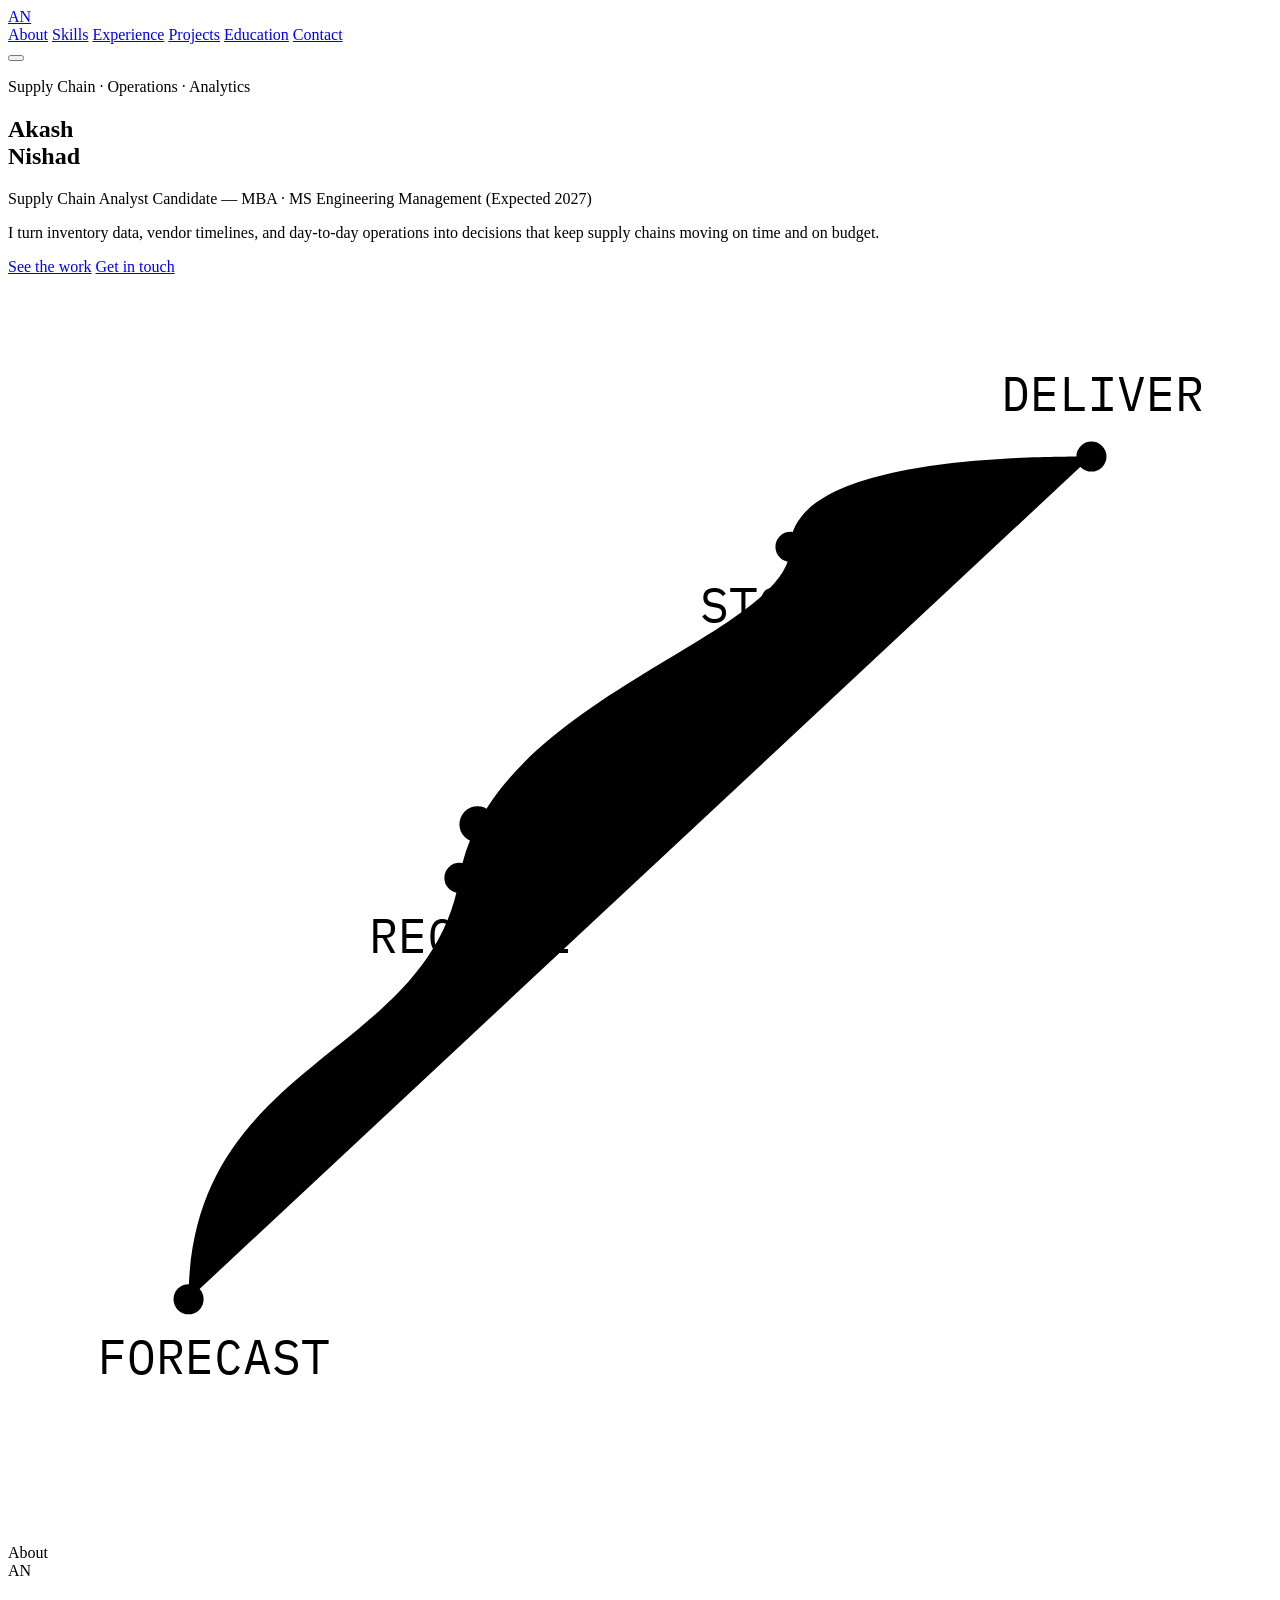
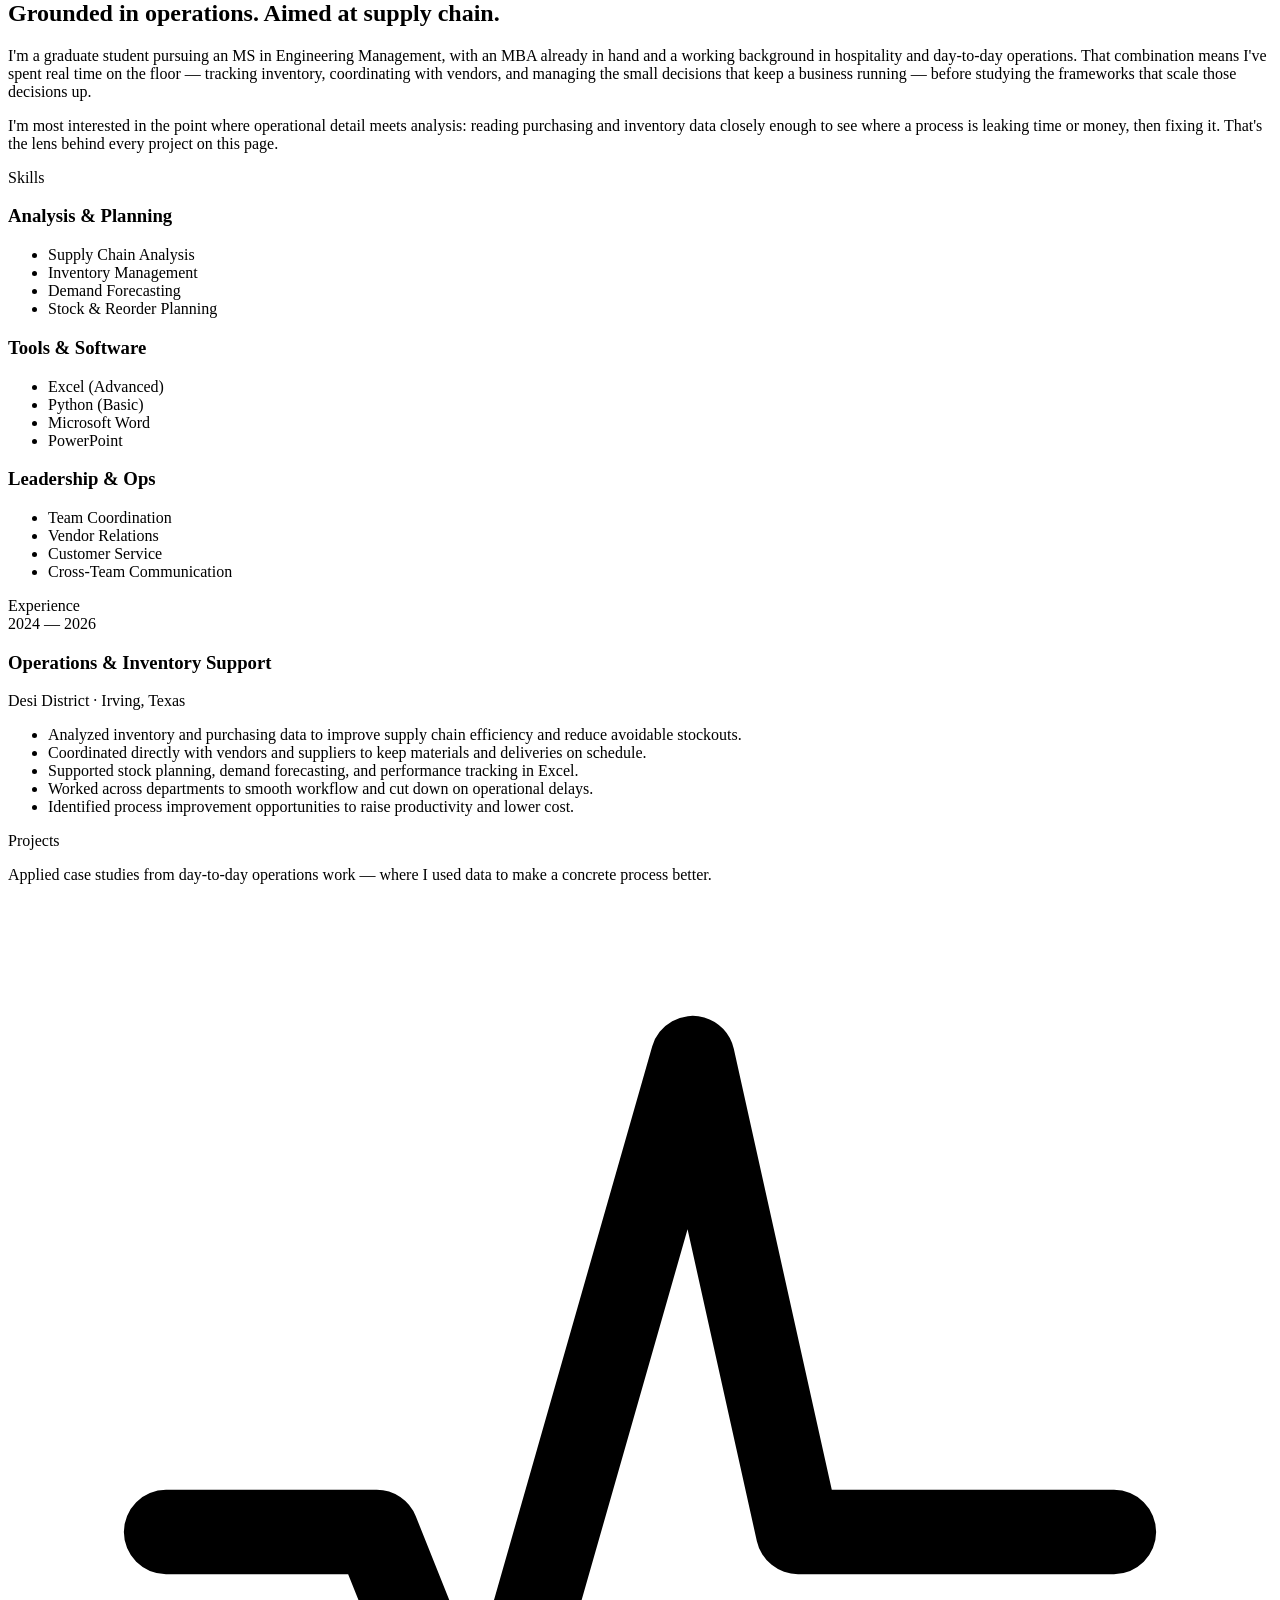
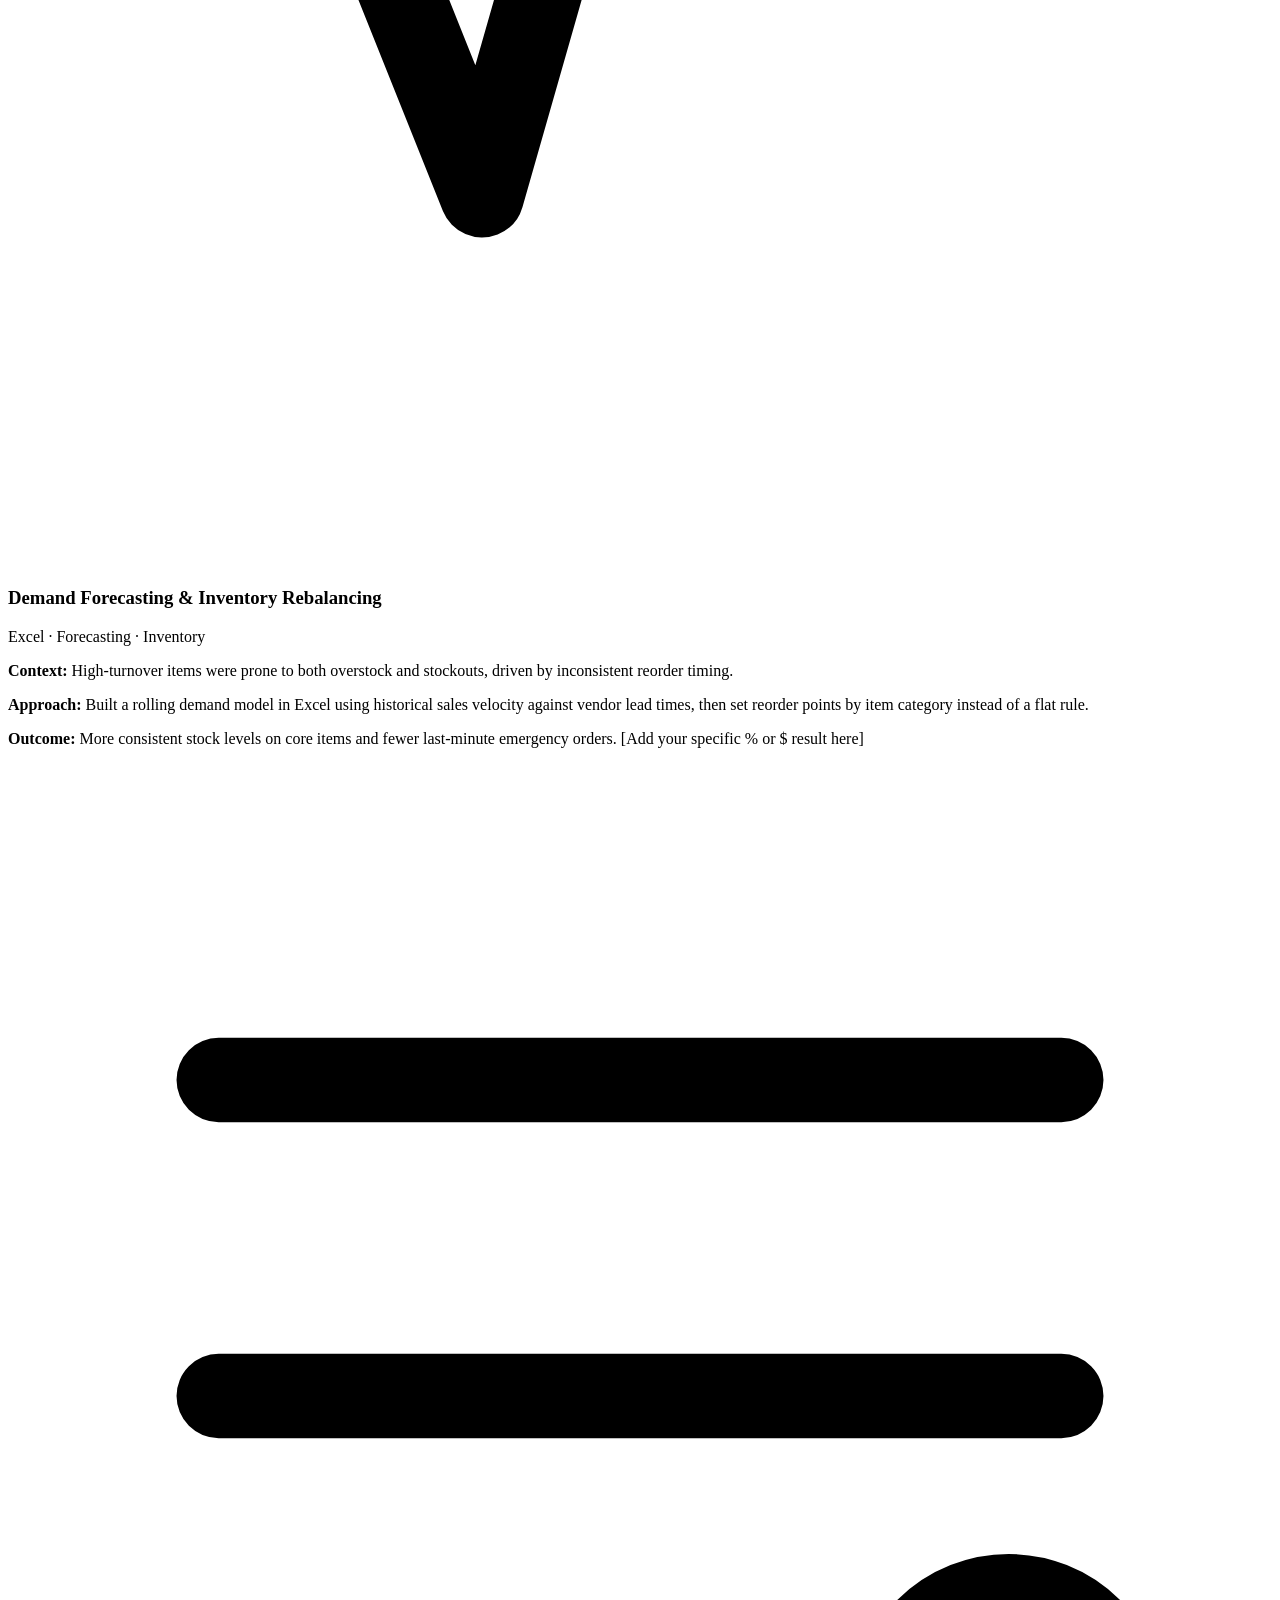
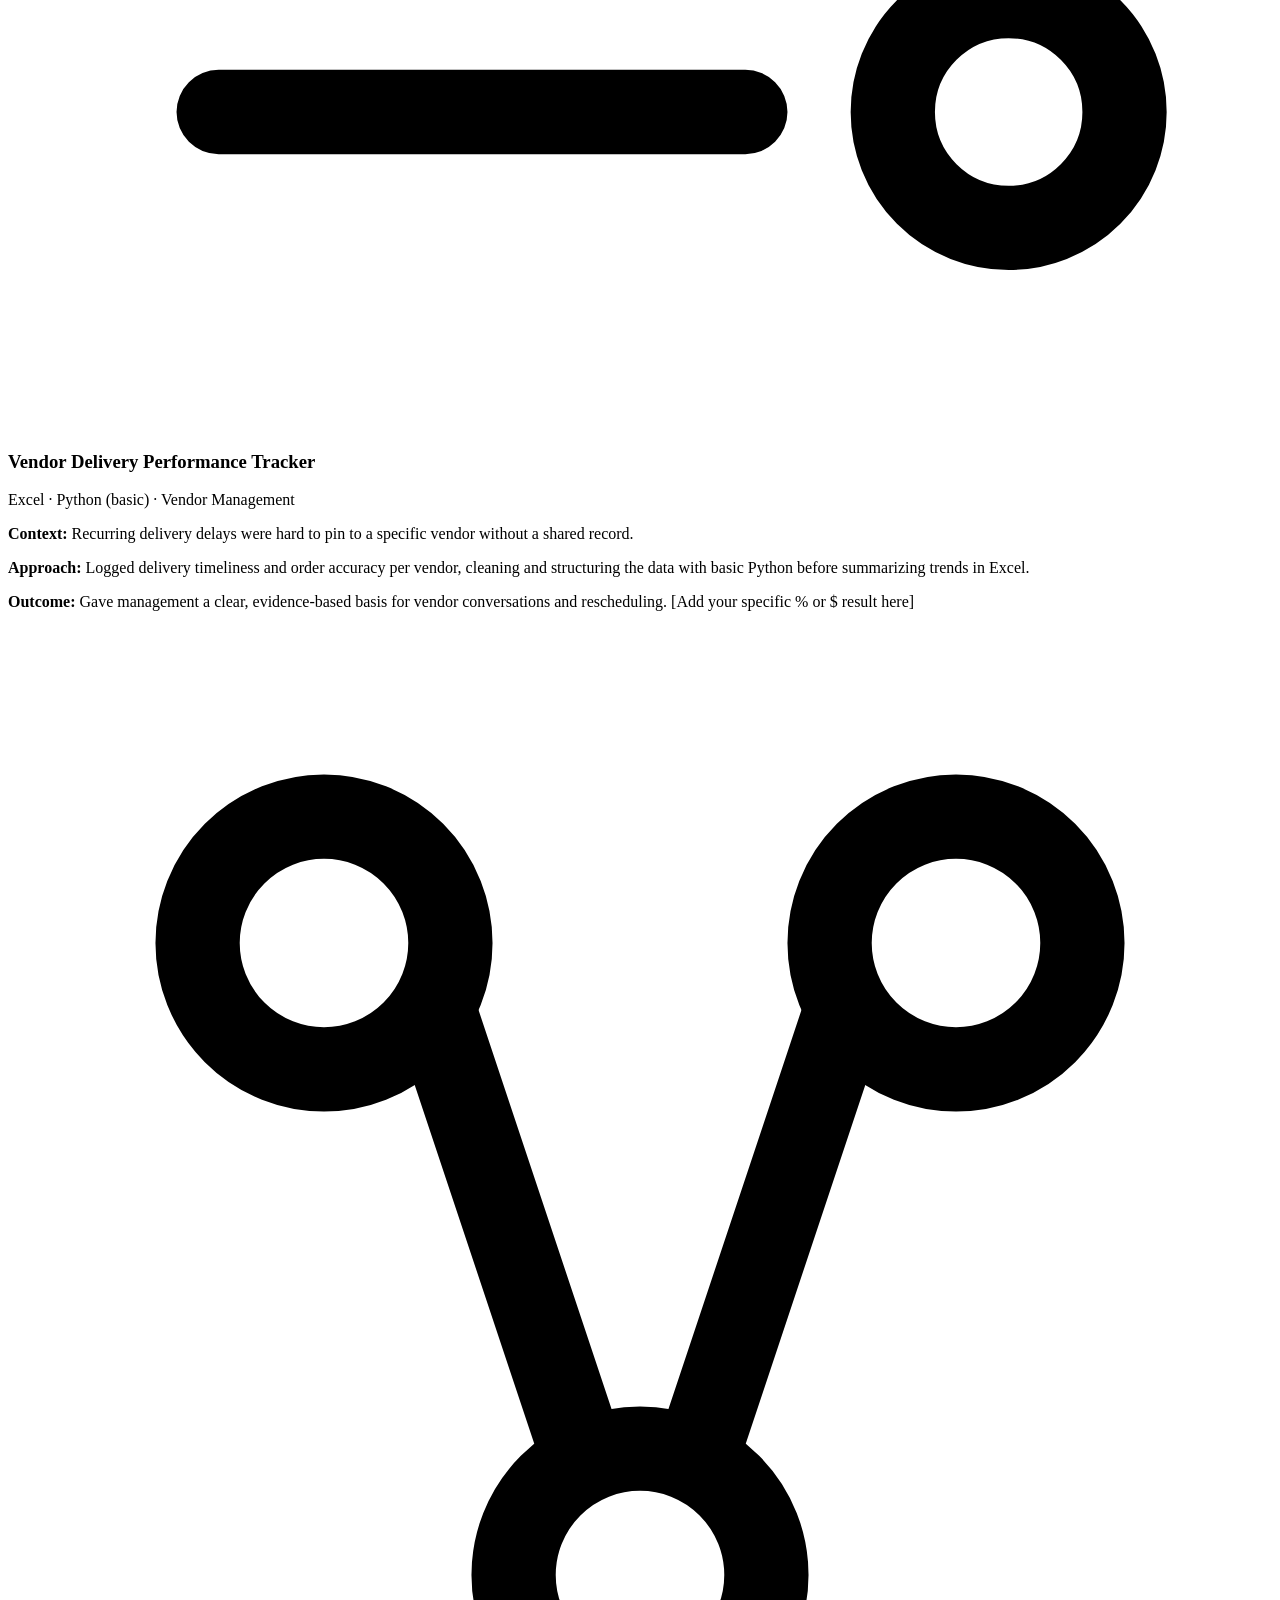
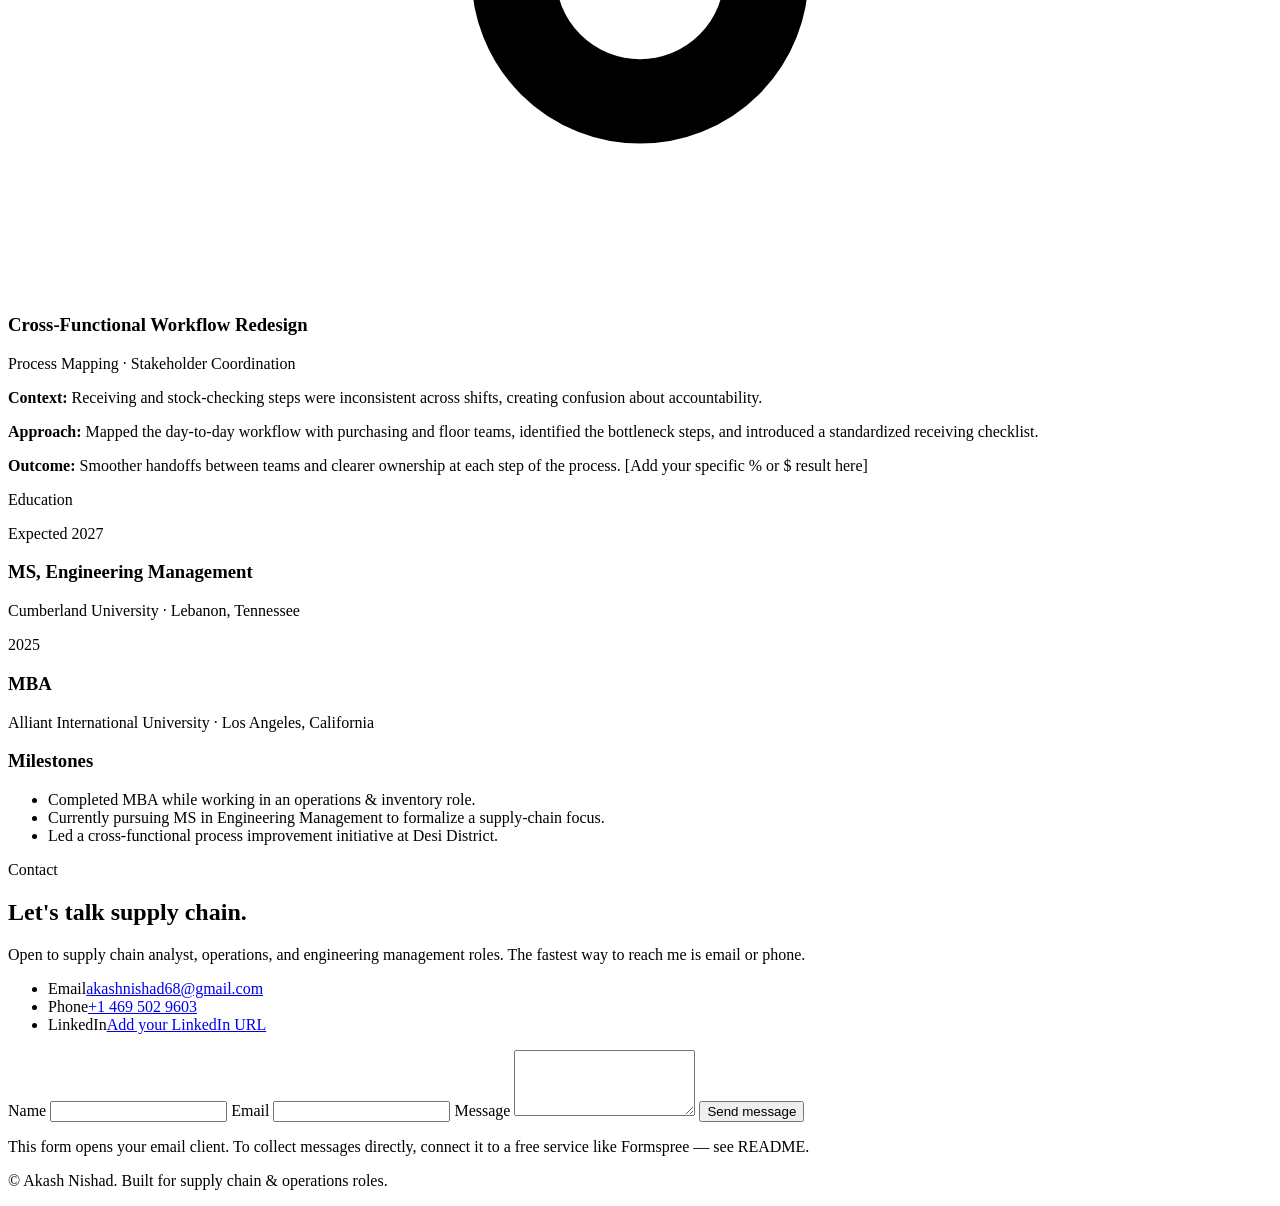
==== index (1).html @ 363893f5 "Add files via upload" ====
<!DOCTYPE html>
<html lang="en">
<head>
<meta charset="UTF-8">
<meta name="viewport" content="width=device-width, initial-scale=1.0">
<title>Akash Nishad — Supply Chain Analyst</title>
<meta name="description" content="Portfolio of Akash Nishad — Supply Chain Analyst, MBA, MS Engineering Management candidate.">
<link rel="preconnect" href="https://fonts.googleapis.com">
<link rel="preconnect" href="https://fonts.gstatic.com" crossorigin>
<link href="https://fonts.googleapis.com/css2?family=Fraunces:opsz,wght@9..144,400;9..144,500;9..144,600;9..144,700&family=Inter:wght@400;500;600;700&family=IBM+Plex+Mono:wght@400;500&display=swap" rel="stylesheet">
<link rel="stylesheet" href="style.css">
</head>
<body>

<div class="route-progress" aria-hidden="true"><div class="route-progress__fill" id="routeFill"></div></div>

<header class="nav">
  <a href="#top" class="nav__mark">AN</a>
  <nav class="nav__links">
    <a href="#about">About</a>
    <a href="#skills">Skills</a>
    <a href="#experience">Experience</a>
    <a href="#projects">Projects</a>
    <a href="#education">Education</a>
    <a href="#contact" class="nav__cta">Contact</a>
  </nav>
  <button class="nav__toggle" id="navToggle" aria-label="Open menu" aria-expanded="false">
    <span></span><span></span><span></span>
  </button>
</header>

<main id="top">

  <!-- HERO -->
  <section class="hero">
    <div class="hero__content">
      <p class="eyebrow">Supply Chain &middot; Operations &middot; Analytics</p>
      <h1 class="hero__name">Akash<br>Nishad</h1>
      <p class="hero__role">Supply Chain Analyst Candidate — MBA &middot; MS Engineering Management <span class="hero__year">(Expected 2027)</span></p>
      <p class="hero__lede">I turn inventory data, vendor timelines, and day-to-day operations into decisions that keep supply chains moving on time and on budget.</p>
      <div class="hero__actions">
        <a href="#projects" class="btn btn--primary">See the work</a>
        <a href="#contact" class="btn btn--ghost">Get in touch</a>
      </div>
    </div>
    <div class="hero__graphic" aria-hidden="true">
      <svg viewBox="0 0 420 420" class="route-svg">
        <path id="routePath" class="route-svg__path" d="M 60 340 C 60 260, 140 260, 150 200 S 260 120, 260 90 S 340 60, 360 60" />
        <circle class="route-svg__dot" r="6"><animateMotion dur="6s" repeatCount="indefinite"><mpath href="#routePath"/></animateMotion></circle>
        <g class="route-svg__nodes">
          <circle cx="60" cy="340" r="5"></circle>
          <circle cx="150" cy="200" r="5"></circle>
          <circle cx="260" cy="90" r="5"></circle>
          <circle cx="360" cy="60" r="5"></circle>
        </g>
        <g class="route-svg__labels" font-family="IBM Plex Mono, monospace">
          <text x="30" y="365">FORECAST</text>
          <text x="120" y="225">RECEIVE</text>
          <text x="230" y="115">STOCK</text>
          <text x="330" y="45">DELIVER</text>
        </g>
      </svg>
    </div>
  </section>

  <!-- ABOUT -->
  <section id="about" class="section section--light">
    <div class="section__inner about">
      <div class="section__label">
        <span class="section__index">About</span>
      </div>
      <div class="about__grid">
        <div class="about__badge" aria-hidden="true">
          <div class="about__badge-circle">AN</div>
        </div>
        <div class="about__copy">
          <h2>Grounded in operations. Aimed at supply chain.</h2>
          <p>I'm a graduate student pursuing an MS in Engineering Management, with an MBA already in hand and a working background in hospitality and day-to-day operations. That combination means I've spent real time on the floor — tracking inventory, coordinating with vendors, and managing the small decisions that keep a business running — before studying the frameworks that scale those decisions up.</p>
          <p>I'm most interested in the point where operational detail meets analysis: reading purchasing and inventory data closely enough to see where a process is leaking time or money, then fixing it. That's the lens behind every project on this page.</p>
        </div>
      </div>
    </div>
  </section>

  <!-- SKILLS -->
  <section id="skills" class="section section--dark">
    <div class="section__inner">
      <div class="section__label">
        <span class="section__index">Skills</span>
      </div>
      <div class="skills__grid">
        <div class="skills__group">
          <h3>Analysis &amp; Planning</h3>
          <ul class="tag-list">
            <li>Supply Chain Analysis</li>
            <li>Inventory Management</li>
            <li>Demand Forecasting</li>
            <li>Stock &amp; Reorder Planning</li>
          </ul>
        </div>
        <div class="skills__group">
          <h3>Tools &amp; Software</h3>
          <ul class="tag-list">
            <li>Excel (Advanced)</li>
            <li>Python (Basic)</li>
            <li>Microsoft Word</li>
            <li>PowerPoint</li>
          </ul>
        </div>
        <div class="skills__group">
          <h3>Leadership &amp; Ops</h3>
          <ul class="tag-list">
            <li>Team Coordination</li>
            <li>Vendor Relations</li>
            <li>Customer Service</li>
            <li>Cross-Team Communication</li>
          </ul>
        </div>
      </div>
    </div>
  </section>

  <!-- EXPERIENCE -->
  <section id="experience" class="section section--light">
    <div class="section__inner">
      <div class="section__label">
        <span class="section__index">Experience</span>
      </div>
      <div class="timeline">
        <div class="timeline__item">
          <div class="timeline__date">2024 — 2026</div>
          <div class="timeline__body">
            <h3>Operations &amp; Inventory Support</h3>
            <p class="timeline__org">Desi District &middot; Irving, Texas</p>
            <ul>
              <li>Analyzed inventory and purchasing data to improve supply chain efficiency and reduce avoidable stockouts.</li>
              <li>Coordinated directly with vendors and suppliers to keep materials and deliveries on schedule.</li>
              <li>Supported stock planning, demand forecasting, and performance tracking in Excel.</li>
              <li>Worked across departments to smooth workflow and cut down on operational delays.</li>
              <li>Identified process improvement opportunities to raise productivity and lower cost.</li>
            </ul>
          </div>
        </div>
      </div>
    </div>
  </section>

  <!-- PROJECTS -->
  <section id="projects" class="section section--dark">
    <div class="section__inner">
      <div class="section__label">
        <span class="section__index">Projects</span>
      </div>
      <p class="section__intro">Applied case studies from day-to-day operations work — where I used data to make a concrete process better.</p>

      <div class="projects__grid">

        <article class="project-card">
          <div class="project-card__icon" aria-hidden="true">
            <svg viewBox="0 0 24 24"><path d="M3 12h4l2 5 4-14 2 9h6" fill="none" stroke="currentColor" stroke-width="1.6" stroke-linecap="round" stroke-linejoin="round"/></svg>
          </div>
          <h3>Demand Forecasting &amp; Inventory Rebalancing</h3>
          <p class="project-card__tag">Excel &middot; Forecasting &middot; Inventory</p>
          <p><strong>Context:</strong> High-turnover items were prone to both overstock and stockouts, driven by inconsistent reorder timing.</p>
          <p><strong>Approach:</strong> Built a rolling demand model in Excel using historical sales velocity against vendor lead times, then set reorder points by item category instead of a flat rule.</p>
          <p><strong>Outcome:</strong> More consistent stock levels on core items and fewer last-minute emergency orders. <span class="edit-note">[Add your specific % or $ result here]</span></p>
        </article>

        <article class="project-card">
          <div class="project-card__icon" aria-hidden="true">
            <svg viewBox="0 0 24 24"><path d="M4 6h16M4 12h16M4 18h10" stroke="currentColor" stroke-width="1.6" stroke-linecap="round"/><circle cx="19" cy="18" r="2.2" fill="none" stroke="currentColor" stroke-width="1.6"/></svg>
          </div>
          <h3>Vendor Delivery Performance Tracker</h3>
          <p class="project-card__tag">Excel &middot; Python (basic) &middot; Vendor Management</p>
          <p><strong>Context:</strong> Recurring delivery delays were hard to pin to a specific vendor without a shared record.</p>
          <p><strong>Approach:</strong> Logged delivery timeliness and order accuracy per vendor, cleaning and structuring the data with basic Python before summarizing trends in Excel.</p>
          <p><strong>Outcome:</strong> Gave management a clear, evidence-based basis for vendor conversations and rescheduling. <span class="edit-note">[Add your specific % or $ result here]</span></p>
        </article>

        <article class="project-card">
          <div class="project-card__icon" aria-hidden="true">
            <svg viewBox="0 0 24 24"><circle cx="6" cy="6" r="2.4" fill="none" stroke="currentColor" stroke-width="1.6"/><circle cx="18" cy="6" r="2.4" fill="none" stroke="currentColor" stroke-width="1.6"/><circle cx="12" cy="18" r="2.4" fill="none" stroke="currentColor" stroke-width="1.6"/><path d="M8 7l3 9M16 7l-3 9" stroke="currentColor" stroke-width="1.6"/></svg>
          </div>
          <h3>Cross-Functional Workflow Redesign</h3>
          <p class="project-card__tag">Process Mapping &middot; Stakeholder Coordination</p>
          <p><strong>Context:</strong> Receiving and stock-checking steps were inconsistent across shifts, creating confusion about accountability.</p>
          <p><strong>Approach:</strong> Mapped the day-to-day workflow with purchasing and floor teams, identified the bottleneck steps, and introduced a standardized receiving checklist.</p>
          <p><strong>Outcome:</strong> Smoother handoffs between teams and clearer ownership at each step of the process. <span class="edit-note">[Add your specific % or $ result here]</span></p>
        </article>

      </div>
    </div>
  </section>

  <!-- EDUCATION & MILESTONES -->
  <section id="education" class="section section--light">
    <div class="section__inner">
      <div class="section__label">
        <span class="section__index">Education</span>
      </div>
      <div class="edu-grid">
        <div class="edu-card">
          <p class="edu-card__year">Expected 2027</p>
          <h3>MS, Engineering Management</h3>
          <p class="edu-card__org">Cumberland University &middot; Lebanon, Tennessee</p>
        </div>
        <div class="edu-card">
          <p class="edu-card__year">2025</p>
          <h3>MBA</h3>
          <p class="edu-card__org">Alliant International University &middot; Los Angeles, California</p>
        </div>
      </div>

      <div class="milestones">
        <h3 class="milestones__heading">Milestones</h3>
        <ul>
          <li>Completed MBA while working in an operations &amp; inventory role.</li>
          <li>Currently pursuing MS in Engineering Management to formalize a supply-chain focus.</li>
          <li>Led a cross-functional process improvement initiative at Desi District.</li>
        </ul>
      </div>
    </div>
  </section>

  <!-- CONTACT -->
  <section id="contact" class="section section--dark">
    <div class="section__inner contact">
      <div class="section__label">
        <span class="section__index">Contact</span>
      </div>
      <div class="contact__grid">
        <div class="contact__copy">
          <h2>Let's talk supply chain.</h2>
          <p>Open to supply chain analyst, operations, and engineering management roles. The fastest way to reach me is email or phone.</p>
          <ul class="contact__list">
            <li><span>Email</span><a href="mailto:akashnishad68@gmail.com">akashnishad68@gmail.com</a></li>
            <li><span>Phone</span><a href="tel:+14695029603">+1 469 502 9603</a></li>
            <li><span>LinkedIn</span><a href="#" id="linkedinLink">Add your LinkedIn URL</a></li>
          </ul>
        </div>
        <form class="contact__form" id="contactForm">
          <label for="name">Name</label>
          <input type="text" id="name" name="name" required>
          <label for="email">Email</label>
          <input type="email" id="email" name="email" required>
          <label for="message">Message</label>
          <textarea id="message" name="message" rows="4" required></textarea>
          <button type="submit" class="btn btn--primary">Send message</button>
          <p class="contact__form-note" id="formNote">This form opens your email client. To collect messages directly, connect it to a free service like Formspree — see README.</p>
        </form>
      </div>
    </div>
  </section>

</main>

<footer class="footer">
  <p>&copy; <span id="year"></span> Akash Nishad. Built for supply chain &amp; operations roles.</p>
</footer>

<script src="script.js"></script>
</body>
</html>
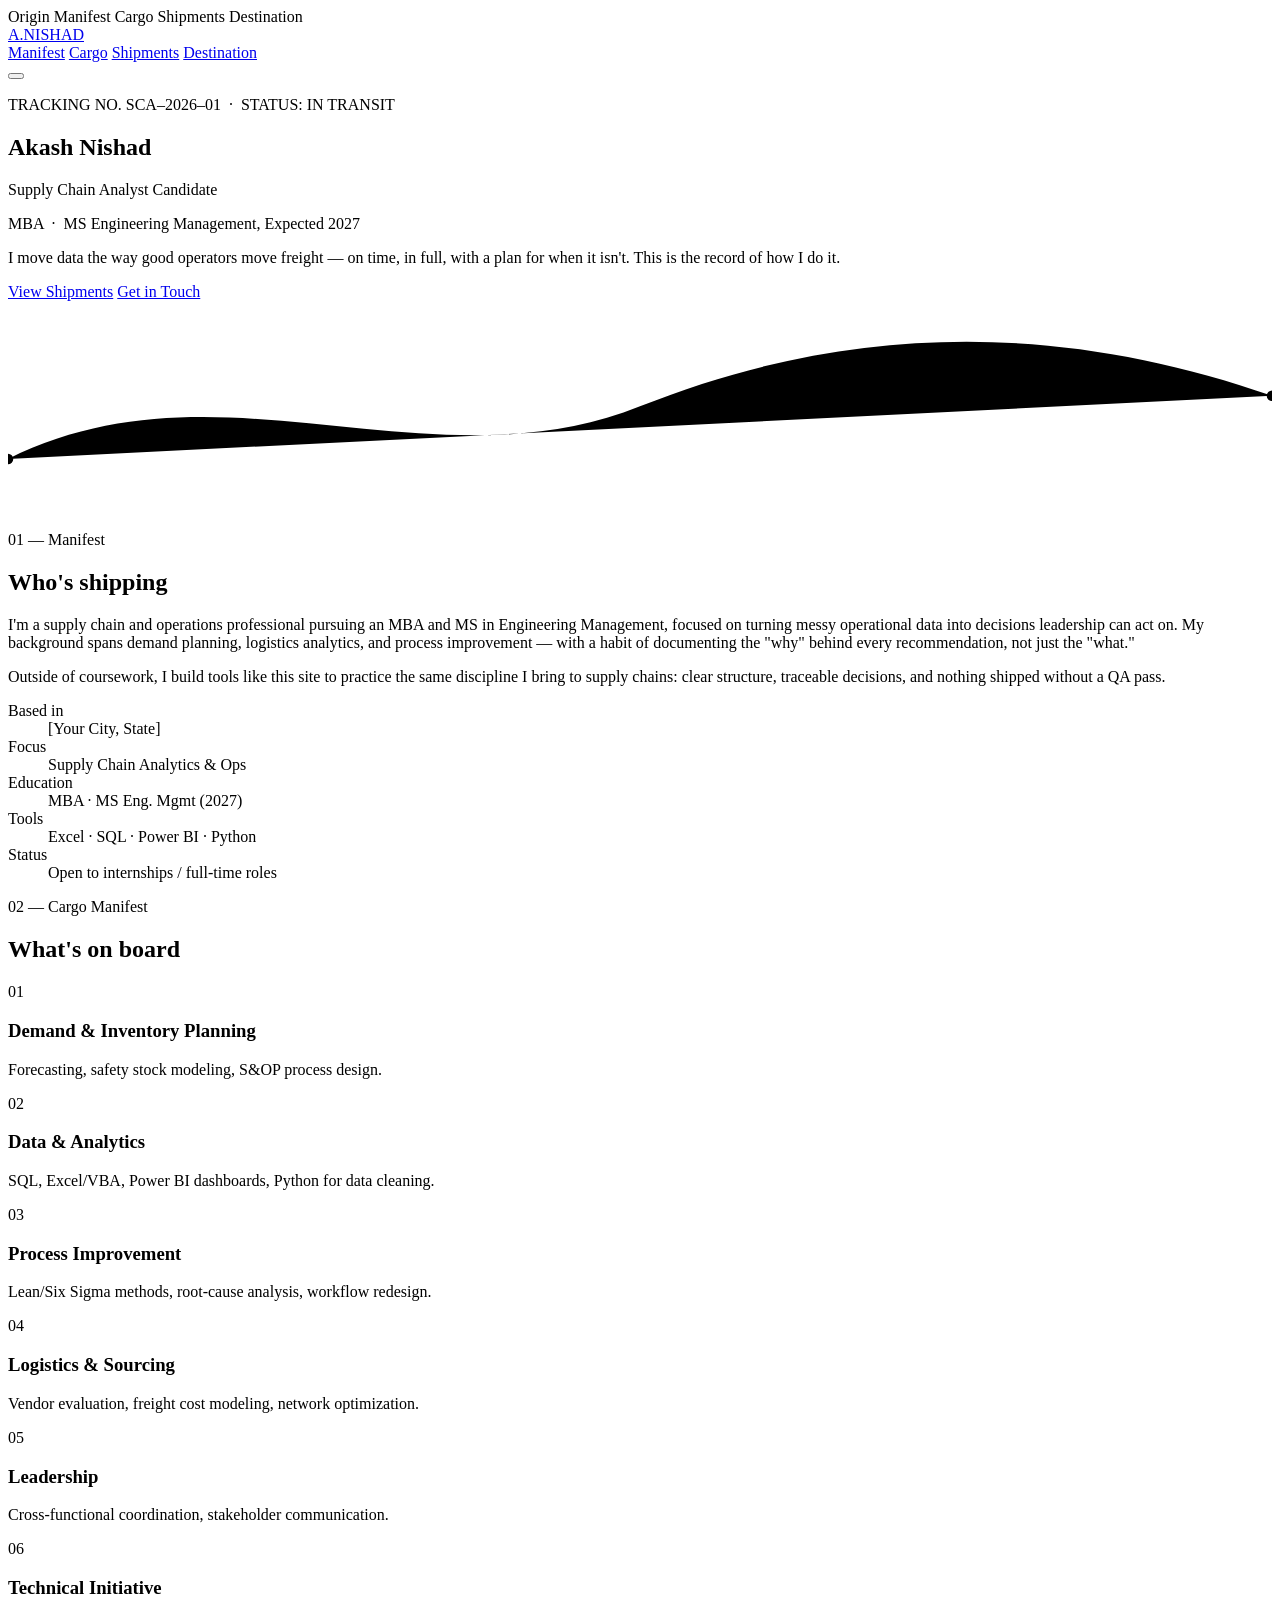
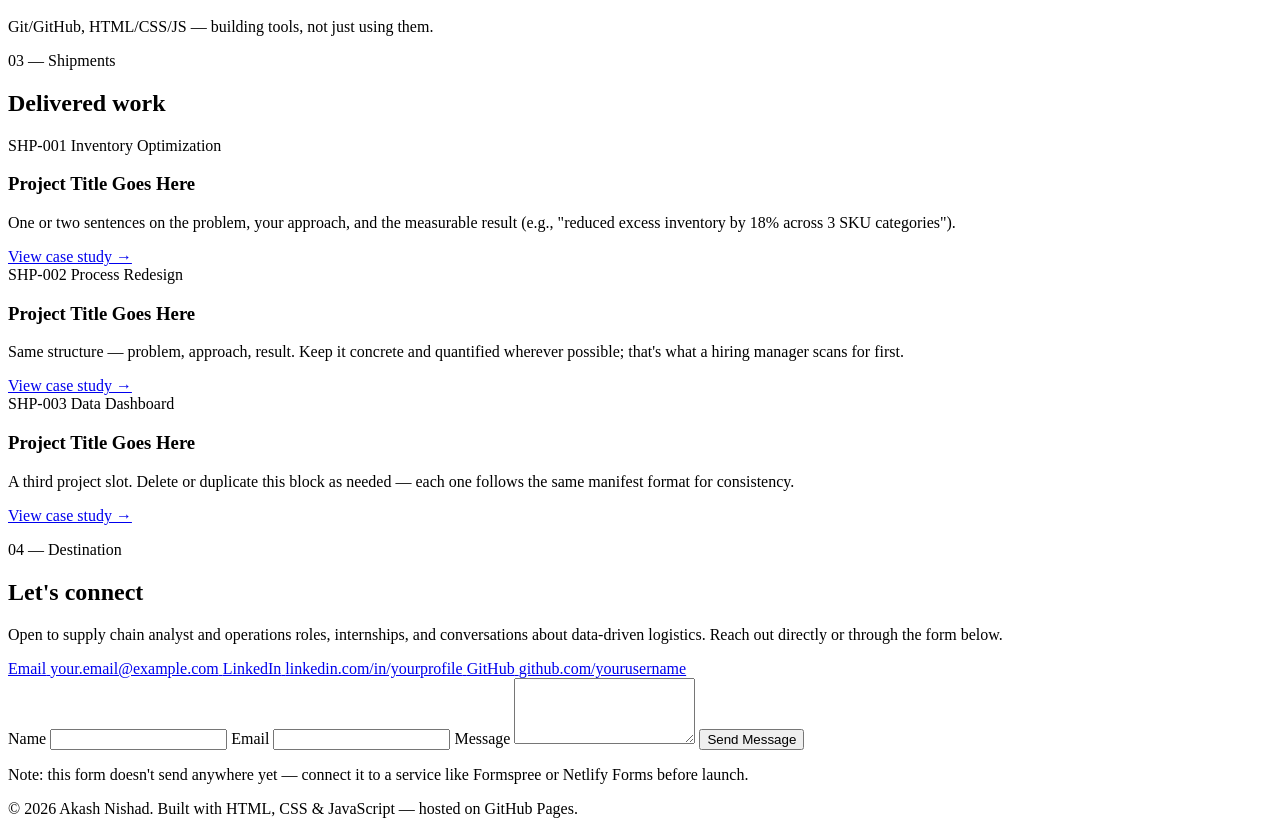
==== commit 5ab9fbaa: "Update portfolio content and structure in index.html" ====
--- a/index (1).html
+++ b/index (1).html
@@ -1,252 +1,235 @@
+
 <!DOCTYPE html>
 <html lang="en">
 <head>
 <meta charset="UTF-8">
 <meta name="viewport" content="width=device-width, initial-scale=1.0">
-<title>Akash Nishad — Supply Chain Analyst</title>
-<meta name="description" content="Portfolio of Akash Nishad — Supply Chain Analyst, MBA, MS Engineering Management candidate.">
+<title>Akash Nishad — Supply Chain Analyst Portfolio</title>
+<meta name="description" content="Portfolio of Akash Nishad, Supply Chain Analyst candidate — projects, skills, and experience.">
 <link rel="preconnect" href="https://fonts.googleapis.com">
 <link rel="preconnect" href="https://fonts.gstatic.com" crossorigin>
-<link href="https://fonts.googleapis.com/css2?family=Fraunces:opsz,wght@9..144,400;9..144,500;9..144,600;9..144,700&family=Inter:wght@400;500;600;700&family=IBM+Plex+Mono:wght@400;500&display=swap" rel="stylesheet">
+<link href="https://fonts.googleapis.com/css2?family=Fraunces:opsz,wght@9..144,500;9..144,600;9..144,700&family=IBM+Plex+Mono:wght@400;500&family=IBM+Plex+Sans:wght@400;500;600&display=swap" rel="stylesheet">
 <link rel="stylesheet" href="style.css">
 </head>
 <body>
 
-<div class="route-progress" aria-hidden="true"><div class="route-progress__fill" id="routeFill"></div></div>
+<!-- Shipment progress tracker (signature element) -->
+<div class="tracker" aria-hidden="true">
+  <div class="tracker-line">
+    <div class="tracker-fill" id="trackerFill"></div>
+  </div>
+  <div class="tracker-stops">
+    <span class="stop active" data-target="hero"><i></i>Origin</span>
+    <span class="stop" data-target="about"><i></i>Manifest</span>
+    <span class="stop" data-target="skills"><i></i>Cargo</span>
+    <span class="stop" data-target="projects"><i></i>Shipments</span>
+    <span class="stop" data-target="contact"><i></i>Destination</span>
+  </div>
+</div>
 
 <header class="nav">
-  <a href="#top" class="nav__mark">AN</a>
-  <nav class="nav__links">
-    <a href="#about">About</a>
-    <a href="#skills">Skills</a>
-    <a href="#experience">Experience</a>
-    <a href="#projects">Projects</a>
-    <a href="#education">Education</a>
-    <a href="#contact" class="nav__cta">Contact</a>
-  </nav>
-  <button class="nav__toggle" id="navToggle" aria-label="Open menu" aria-expanded="false">
-    <span></span><span></span><span></span>
-  </button>
+  <div class="nav-inner">
+    <a href="#hero" class="nav-brand">A.NISHAD</a>
+    <nav class="nav-links">
+      <a href="#about">Manifest</a>
+      <a href="#skills">Cargo</a>
+      <a href="#projects">Shipments</a>
+      <a href="#contact">Destination</a>
+    </nav>
+    <button class="nav-toggle" id="navToggle" aria-label="Toggle menu">
+      <span></span><span></span><span></span>
+    </button>
+  </div>
 </header>
 
-<main id="top">
+<main>
 
   <!-- HERO -->
-  <section class="hero">
-    <div class="hero__content">
-      <p class="eyebrow">Supply Chain &middot; Operations &middot; Analytics</p>
-      <h1 class="hero__name">Akash<br>Nishad</h1>
-      <p class="hero__role">Supply Chain Analyst Candidate — MBA &middot; MS Engineering Management <span class="hero__year">(Expected 2027)</span></p>
-      <p class="hero__lede">I turn inventory data, vendor timelines, and day-to-day operations into decisions that keep supply chains moving on time and on budget.</p>
-      <div class="hero__actions">
-        <a href="#projects" class="btn btn--primary">See the work</a>
-        <a href="#contact" class="btn btn--ghost">Get in touch</a>
-      </div>
-    </div>
-    <div class="hero__graphic" aria-hidden="true">
-      <svg viewBox="0 0 420 420" class="route-svg">
-        <path id="routePath" class="route-svg__path" d="M 60 340 C 60 260, 140 260, 150 200 S 260 120, 260 90 S 340 60, 360 60" />
-        <circle class="route-svg__dot" r="6"><animateMotion dur="6s" repeatCount="indefinite"><mpath href="#routePath"/></animateMotion></circle>
-        <g class="route-svg__nodes">
-          <circle cx="60" cy="340" r="5"></circle>
-          <circle cx="150" cy="200" r="5"></circle>
-          <circle cx="260" cy="90" r="5"></circle>
-          <circle cx="360" cy="60" r="5"></circle>
-        </g>
-        <g class="route-svg__labels" font-family="IBM Plex Mono, monospace">
-          <text x="30" y="365">FORECAST</text>
-          <text x="120" y="225">RECEIVE</text>
-          <text x="230" y="115">STOCK</text>
-          <text x="330" y="45">DELIVER</text>
-        </g>
-      </svg>
-    </div>
-  </section>
-
-  <!-- ABOUT -->
-  <section id="about" class="section section--light">
-    <div class="section__inner about">
-      <div class="section__label">
-        <span class="section__index">About</span>
-      </div>
-      <div class="about__grid">
-        <div class="about__badge" aria-hidden="true">
-          <div class="about__badge-circle">AN</div>
-        </div>
-        <div class="about__copy">
-          <h2>Grounded in operations. Aimed at supply chain.</h2>
-          <p>I'm a graduate student pursuing an MS in Engineering Management, with an MBA already in hand and a working background in hospitality and day-to-day operations. That combination means I've spent real time on the floor — tracking inventory, coordinating with vendors, and managing the small decisions that keep a business running — before studying the frameworks that scale those decisions up.</p>
-          <p>I'm most interested in the point where operational detail meets analysis: reading purchasing and inventory data closely enough to see where a process is leaking time or money, then fixing it. That's the lens behind every project on this page.</p>
-        </div>
-      </div>
-    </div>
-  </section>
-
-  <!-- SKILLS -->
-  <section id="skills" class="section section--dark">
-    <div class="section__inner">
-      <div class="section__label">
-        <span class="section__index">Skills</span>
-      </div>
-      <div class="skills__grid">
-        <div class="skills__group">
-          <h3>Analysis &amp; Planning</h3>
-          <ul class="tag-list">
-            <li>Supply Chain Analysis</li>
-            <li>Inventory Management</li>
-            <li>Demand Forecasting</li>
-            <li>Stock &amp; Reorder Planning</li>
-          </ul>
-        </div>
-        <div class="skills__group">
-          <h3>Tools &amp; Software</h3>
-          <ul class="tag-list">
-            <li>Excel (Advanced)</li>
-            <li>Python (Basic)</li>
-            <li>Microsoft Word</li>
-            <li>PowerPoint</li>
-          </ul>
-        </div>
-        <div class="skills__group">
-          <h3>Leadership &amp; Ops</h3>
-          <ul class="tag-list">
-            <li>Team Coordination</li>
-            <li>Vendor Relations</li>
-            <li>Customer Service</li>
-            <li>Cross-Team Communication</li>
-          </ul>
-        </div>
-      </div>
-    </div>
-  </section>
-
-  <!-- EXPERIENCE -->
-  <section id="experience" class="section section--light">
-    <div class="section__inner">
-      <div class="section__label">
-        <span class="section__index">Experience</span>
-      </div>
-      <div class="timeline">
-        <div class="timeline__item">
-          <div class="timeline__date">2024 — 2026</div>
-          <div class="timeline__body">
-            <h3>Operations &amp; Inventory Support</h3>
-            <p class="timeline__org">Desi District &middot; Irving, Texas</p>
-            <ul>
-              <li>Analyzed inventory and purchasing data to improve supply chain efficiency and reduce avoidable stockouts.</li>
-              <li>Coordinated directly with vendors and suppliers to keep materials and deliveries on schedule.</li>
-              <li>Supported stock planning, demand forecasting, and performance tracking in Excel.</li>
-              <li>Worked across departments to smooth workflow and cut down on operational delays.</li>
-              <li>Identified process improvement opportunities to raise productivity and lower cost.</li>
-            </ul>
+  <section id="hero" class="hero">
+    <div class="hero-inner">
+      <p class="eyebrow">TRACKING NO. SCA–2026–01 &nbsp;·&nbsp; STATUS: IN TRANSIT</p>
+      <h1 class="hero-title">Akash Nishad</h1>
+      <p class="hero-role">Supply Chain Analyst Candidate</p>
+      <p class="hero-sub">MBA &nbsp;·&nbsp; MS Engineering Management, Expected 2027</p>
+      <p class="hero-desc">
+        <!-- PLACEHOLDER: replace with your one-line value proposition -->
+        I move data the way good operators move freight — on time, in full, with a plan for when it isn't.
+        This is the record of how I do it.
+      </p>
+      <div class="hero-actions">
+        <a href="#projects" class="btn btn-primary">View Shipments</a>
+        <a href="#contact" class="btn btn-ghost">Get in Touch</a>
+      </div>
+    </div>
+    <svg class="hero-route" viewBox="0 0 1200 200" preserveAspectRatio="none" aria-hidden="true">
+      <path d="M0,150 C 200,50 400,180 600,100 S 1000,20 1200,90" class="route-path"/>
+      <circle cx="0" cy="150" r="5" class="route-dot"/>
+      <circle cx="1200" cy="90" r="5" class="route-dot"/>
+    </svg>
+  </section>
+
+  <!-- ABOUT / MANIFEST -->
+  <section id="about" class="section">
+    <div class="section-inner">
+      <p class="section-label">01 — Manifest</p>
+      <h2 class="section-title">Who's shipping</h2>
+      <div class="manifest-grid">
+        <div class="manifest-doc">
+          <!-- PLACEHOLDER: replace with your real bio, 3-4 sentences -->
+          <p>
+            I'm a supply chain and operations professional pursuing an MBA and MS in Engineering
+            Management, focused on turning messy operational data into decisions leadership can act on.
+            My background spans demand planning, logistics analytics, and process improvement —
+            with a habit of documenting the "why" behind every recommendation, not just the "what."
+          </p>
+          <p>
+            Outside of coursework, I build tools like this site to practice the same discipline I bring
+            to supply chains: clear structure, traceable decisions, and nothing shipped without a QA pass.
+          </p>
+        </div>
+        <dl class="manifest-facts">
+          <div><dt>Based in</dt><dd>[Your City, State]</dd></div>
+          <div><dt>Focus</dt><dd>Supply Chain Analytics &amp; Ops</dd></div>
+          <div><dt>Education</dt><dd>MBA · MS Eng. Mgmt (2027)</dd></div>
+          <div><dt>Tools</dt><dd>Excel · SQL · Power BI · Python</dd></div>
+          <div><dt>Status</dt><dd>Open to internships / full-time roles</dd></div>
+        </dl>
+      </div>
+    </div>
+  </section>
+
+  <!-- SKILLS / CARGO -->
+  <section id="skills" class="section section-dark">
+    <div class="section-inner">
+      <p class="section-label">02 — Cargo Manifest</p>
+      <h2 class="section-title">What's on board</h2>
+      <div class="cargo-grid">
+        <div class="cargo-item">
+          <span class="cargo-code">01</span>
+          <h3>Demand &amp; Inventory Planning</h3>
+          <p>Forecasting, safety stock modeling, S&amp;OP process design.</p>
+        </div>
+        <div class="cargo-item">
+          <span class="cargo-code">02</span>
+          <h3>Data &amp; Analytics</h3>
+          <p>SQL, Excel/VBA, Power BI dashboards, Python for data cleaning.</p>
+        </div>
+        <div class="cargo-item">
+          <span class="cargo-code">03</span>
+          <h3>Process Improvement</h3>
+          <p>Lean/Six Sigma methods, root-cause analysis, workflow redesign.</p>
+        </div>
+        <div class="cargo-item">
+          <span class="cargo-code">04</span>
+          <h3>Logistics &amp; Sourcing</h3>
+          <p>Vendor evaluation, freight cost modeling, network optimization.</p>
+        </div>
+        <div class="cargo-item">
+          <span class="cargo-code">05</span>
+          <h3>Leadership</h3>
+          <p>Cross-functional coordination, stakeholder communication.</p>
+        </div>
+        <div class="cargo-item">
+          <span class="cargo-code">06</span>
+          <h3>Technical Initiative</h3>
+          <p>Git/GitHub, HTML/CSS/JS — building tools, not just using them.</p>
+        </div>
+      </div>
+    </div>
+  </section>
+
+  <!-- PROJECTS / SHIPMENTS -->
+  <section id="projects" class="section">
+    <div class="section-inner">
+      <p class="section-label">03 — Shipments</p>
+      <h2 class="section-title">Delivered work</h2>
+      <div class="shipments-list">
+
+        <article class="shipment">
+          <div class="shipment-meta">
+            <span class="shipment-id">SHP-001</span>
+            <span class="shipment-tag">Inventory Optimization</span>
           </div>
-        </div>
-      </div>
-    </div>
-  </section>
-
-  <!-- PROJECTS -->
-  <section id="projects" class="section section--dark">
-    <div class="section__inner">
-      <div class="section__label">
-        <span class="section__index">Projects</span>
-      </div>
-      <p class="section__intro">Applied case studies from day-to-day operations work — where I used data to make a concrete process better.</p>
-
-      <div class="projects__grid">
-
-        <article class="project-card">
-          <div class="project-card__icon" aria-hidden="true">
-            <svg viewBox="0 0 24 24"><path d="M3 12h4l2 5 4-14 2 9h6" fill="none" stroke="currentColor" stroke-width="1.6" stroke-linecap="round" stroke-linejoin="round"/></svg>
+          <!-- PLACEHOLDER: replace with a real project title -->
+          <h3>Project Title Goes Here</h3>
+          <p>
+            One or two sentences on the problem, your approach, and the measurable result
+            (e.g., "reduced excess inventory by 18% across 3 SKU categories").
+          </p>
+          <a href="#" class="shipment-link">View case study →</a>
+        </article>
+
+        <article class="shipment">
+          <div class="shipment-meta">
+            <span class="shipment-id">SHP-002</span>
+            <span class="shipment-tag">Process Redesign</span>
           </div>
-          <h3>Demand Forecasting &amp; Inventory Rebalancing</h3>
-          <p class="project-card__tag">Excel &middot; Forecasting &middot; Inventory</p>
-          <p><strong>Context:</strong> High-turnover items were prone to both overstock and stockouts, driven by inconsistent reorder timing.</p>
-          <p><strong>Approach:</strong> Built a rolling demand model in Excel using historical sales velocity against vendor lead times, then set reorder points by item category instead of a flat rule.</p>
-          <p><strong>Outcome:</strong> More consistent stock levels on core items and fewer last-minute emergency orders. <span class="edit-note">[Add your specific % or $ result here]</span></p>
+          <h3>Project Title Goes Here</h3>
+          <p>
+            Same structure — problem, approach, result. Keep it concrete and quantified
+            wherever possible; that's what a hiring manager scans for first.
+          </p>
+          <a href="#" class="shipment-link">View case study →</a>
         </article>
 
-        <article class="project-card">
-          <div class="project-card__icon" aria-hidden="true">
-            <svg viewBox="0 0 24 24"><path d="M4 6h16M4 12h16M4 18h10" stroke="currentColor" stroke-width="1.6" stroke-linecap="round"/><circle cx="19" cy="18" r="2.2" fill="none" stroke="currentColor" stroke-width="1.6"/></svg>
+        <article class="shipment">
+          <div class="shipment-meta">
+            <span class="shipment-id">SHP-003</span>
+            <span class="shipment-tag">Data Dashboard</span>
           </div>
-          <h3>Vendor Delivery Performance Tracker</h3>
-          <p class="project-card__tag">Excel &middot; Python (basic) &middot; Vendor Management</p>
-          <p><strong>Context:</strong> Recurring delivery delays were hard to pin to a specific vendor without a shared record.</p>
-          <p><strong>Approach:</strong> Logged delivery timeliness and order accuracy per vendor, cleaning and structuring the data with basic Python before summarizing trends in Excel.</p>
-          <p><strong>Outcome:</strong> Gave management a clear, evidence-based basis for vendor conversations and rescheduling. <span class="edit-note">[Add your specific % or $ result here]</span></p>
+          <h3>Project Title Goes Here</h3>
+          <p>
+            A third project slot. Delete or duplicate this block as needed — each one
+            follows the same manifest format for consistency.
+          </p>
+          <a href="#" class="shipment-link">View case study →</a>
         </article>
 
-        <article class="project-card">
-          <div class="project-card__icon" aria-hidden="true">
-            <svg viewBox="0 0 24 24"><circle cx="6" cy="6" r="2.4" fill="none" stroke="currentColor" stroke-width="1.6"/><circle cx="18" cy="6" r="2.4" fill="none" stroke="currentColor" stroke-width="1.6"/><circle cx="12" cy="18" r="2.4" fill="none" stroke="currentColor" stroke-width="1.6"/><path d="M8 7l3 9M16 7l-3 9" stroke="currentColor" stroke-width="1.6"/></svg>
-          </div>
-          <h3>Cross-Functional Workflow Redesign</h3>
-          <p class="project-card__tag">Process Mapping &middot; Stakeholder Coordination</p>
-          <p><strong>Context:</strong> Receiving and stock-checking steps were inconsistent across shifts, creating confusion about accountability.</p>
-          <p><strong>Approach:</strong> Mapped the day-to-day workflow with purchasing and floor teams, identified the bottleneck steps, and introduced a standardized receiving checklist.</p>
-          <p><strong>Outcome:</strong> Smoother handoffs between teams and clearer ownership at each step of the process. <span class="edit-note">[Add your specific % or $ result here]</span></p>
-        </article>
-
-      </div>
-    </div>
-  </section>
-
-  <!-- EDUCATION & MILESTONES -->
-  <section id="education" class="section section--light">
-    <div class="section__inner">
-      <div class="section__label">
-        <span class="section__index">Education</span>
-      </div>
-      <div class="edu-grid">
-        <div class="edu-card">
-          <p class="edu-card__year">Expected 2027</p>
-          <h3>MS, Engineering Management</h3>
-          <p class="edu-card__org">Cumberland University &middot; Lebanon, Tennessee</p>
-        </div>
-        <div class="edu-card">
-          <p class="edu-card__year">2025</p>
-          <h3>MBA</h3>
-          <p class="edu-card__org">Alliant International University &middot; Los Angeles, California</p>
-        </div>
-      </div>
-
-      <div class="milestones">
-        <h3 class="milestones__heading">Milestones</h3>
-        <ul>
-          <li>Completed MBA while working in an operations &amp; inventory role.</li>
-          <li>Currently pursuing MS in Engineering Management to formalize a supply-chain focus.</li>
-          <li>Led a cross-functional process improvement initiative at Desi District.</li>
-        </ul>
-      </div>
-    </div>
-  </section>
-
-  <!-- CONTACT -->
-  <section id="contact" class="section section--dark">
-    <div class="section__inner contact">
-      <div class="section__label">
-        <span class="section__index">Contact</span>
-      </div>
-      <div class="contact__grid">
-        <div class="contact__copy">
-          <h2>Let's talk supply chain.</h2>
-          <p>Open to supply chain analyst, operations, and engineering management roles. The fastest way to reach me is email or phone.</p>
-          <ul class="contact__list">
-            <li><span>Email</span><a href="mailto:akashnishad68@gmail.com">akashnishad68@gmail.com</a></li>
-            <li><span>Phone</span><a href="tel:+14695029603">+1 469 502 9603</a></li>
-            <li><span>LinkedIn</span><a href="#" id="linkedinLink">Add your LinkedIn URL</a></li>
-          </ul>
-        </div>
-        <form class="contact__form" id="contactForm">
+      </div>
+    </div>
+  </section>
+
+  <!-- CONTACT / DESTINATION -->
+  <section id="contact" class="section section-dark">
+    <div class="section-inner">
+      <p class="section-label">04 — Destination</p>
+      <h2 class="section-title">Let's connect</h2>
+      <p class="contact-sub">
+        Open to supply chain analyst and operations roles, internships, and conversations
+        about data-driven logistics. Reach out directly or through the form below.
+      </p>
+
+      <div class="contact-grid">
+        <div class="contact-links">
+          <a href="mailto:your.email@example.com" class="contact-link">
+            <span class="contact-label">Email</span>
+            <span class="contact-value">your.email@example.com</span>
+          </a>
+          <a href="https://linkedin.com/in/yourprofile" class="contact-link" target="_blank" rel="noopener">
+            <span class="contact-label">LinkedIn</span>
+            <span class="contact-value">linkedin.com/in/yourprofile</span>
+          </a>
+          <a href="https://github.com/yourusername" class="contact-link" target="_blank" rel="noopener">
+            <span class="contact-label">GitHub</span>
+            <span class="contact-value">github.com/yourusername</span>
+          </a>
+        </div>
+
+        <form class="contact-form" id="contactForm">
           <label for="name">Name</label>
           <input type="text" id="name" name="name" required>
+
           <label for="email">Email</label>
           <input type="email" id="email" name="email" required>
+
           <label for="message">Message</label>
           <textarea id="message" name="message" rows="4" required></textarea>
-          <button type="submit" class="btn btn--primary">Send message</button>
-          <p class="contact__form-note" id="formNote">This form opens your email client. To collect messages directly, connect it to a free service like Formspree — see README.</p>
+
+          <button type="submit" class="btn btn-primary">Send Message</button>
+          <p class="form-note">
+            Note: this form doesn't send anywhere yet — connect it to a service like
+            Formspree or Netlify Forms before launch.
+          </p>
         </form>
       </div>
     </div>
@@ -255,7 +238,7 @@
 </main>
 
 <footer class="footer">
-  <p>&copy; <span id="year"></span> Akash Nishad. Built for supply chain &amp; operations roles.</p>
+  <p>© 2026 Akash Nishad. Built with HTML, CSS &amp; JavaScript — hosted on GitHub Pages.</p>
 </footer>
 
 <script src="script.js"></script>
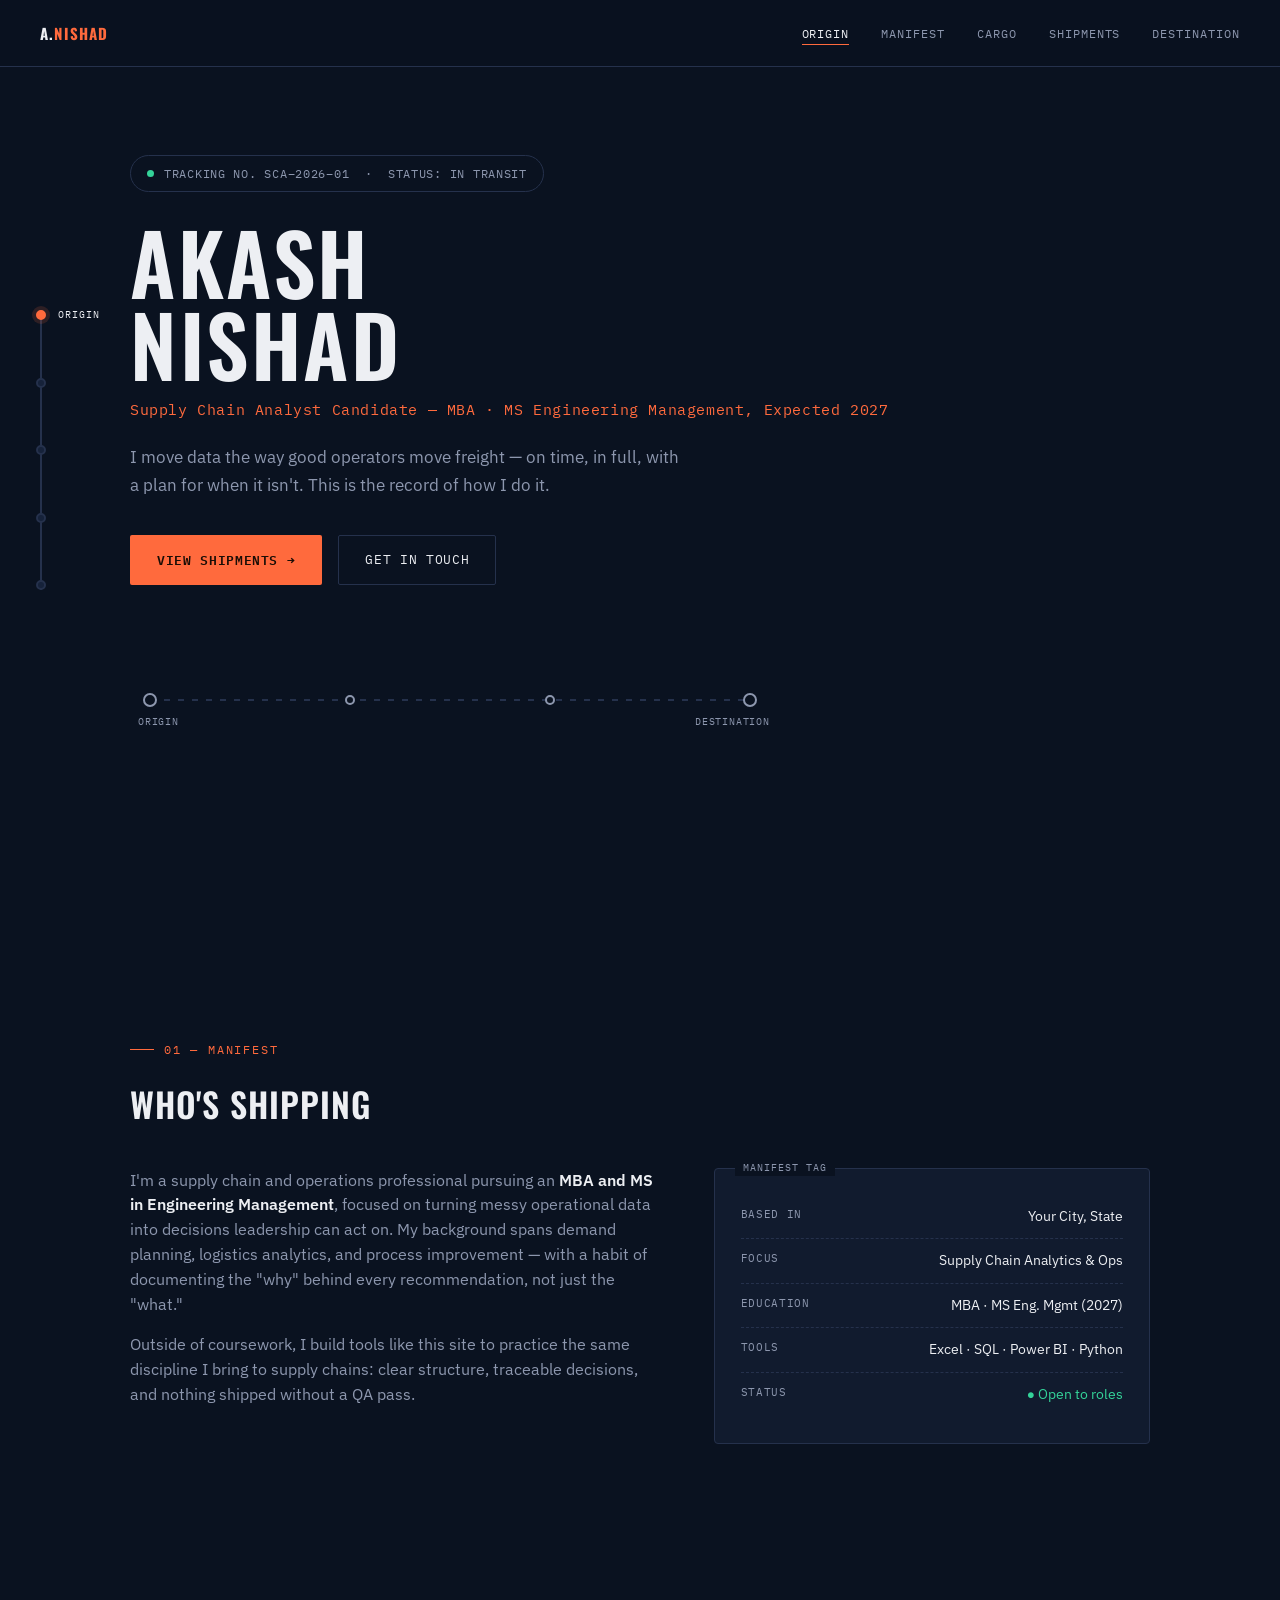
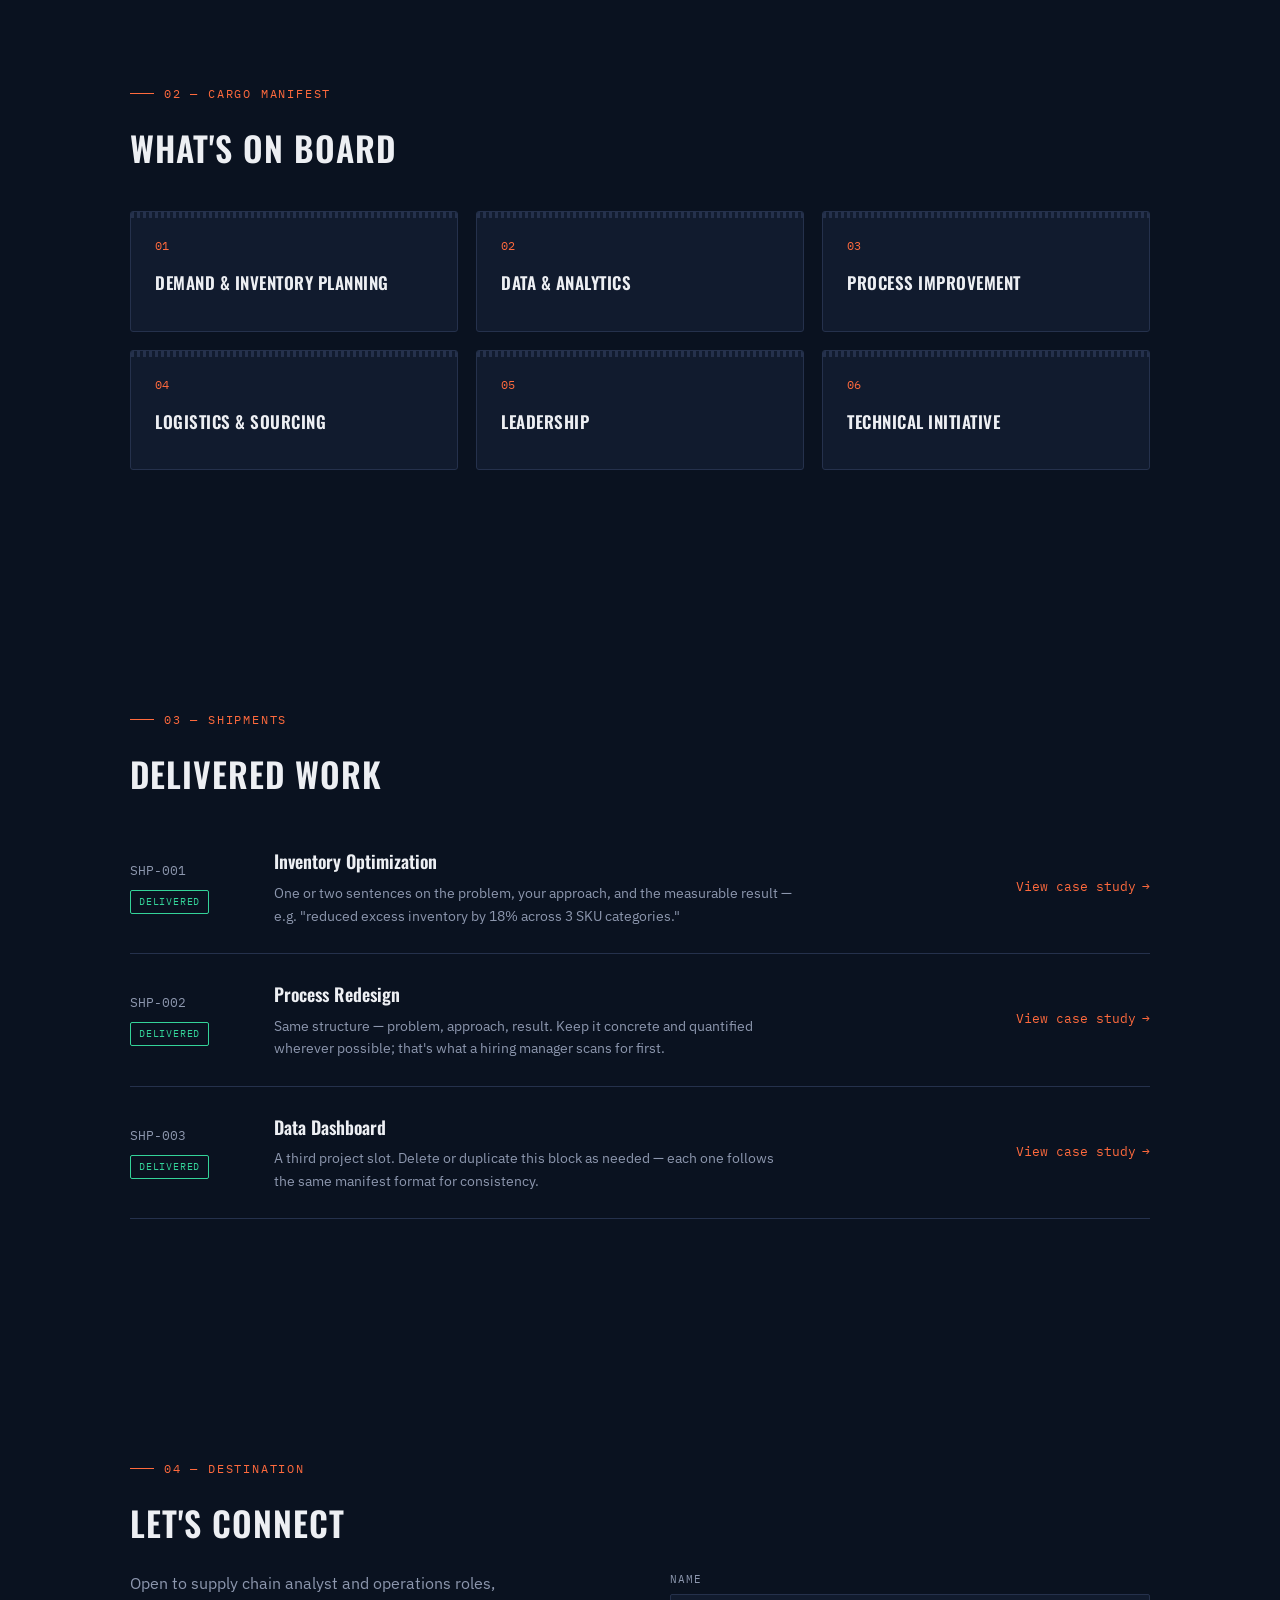
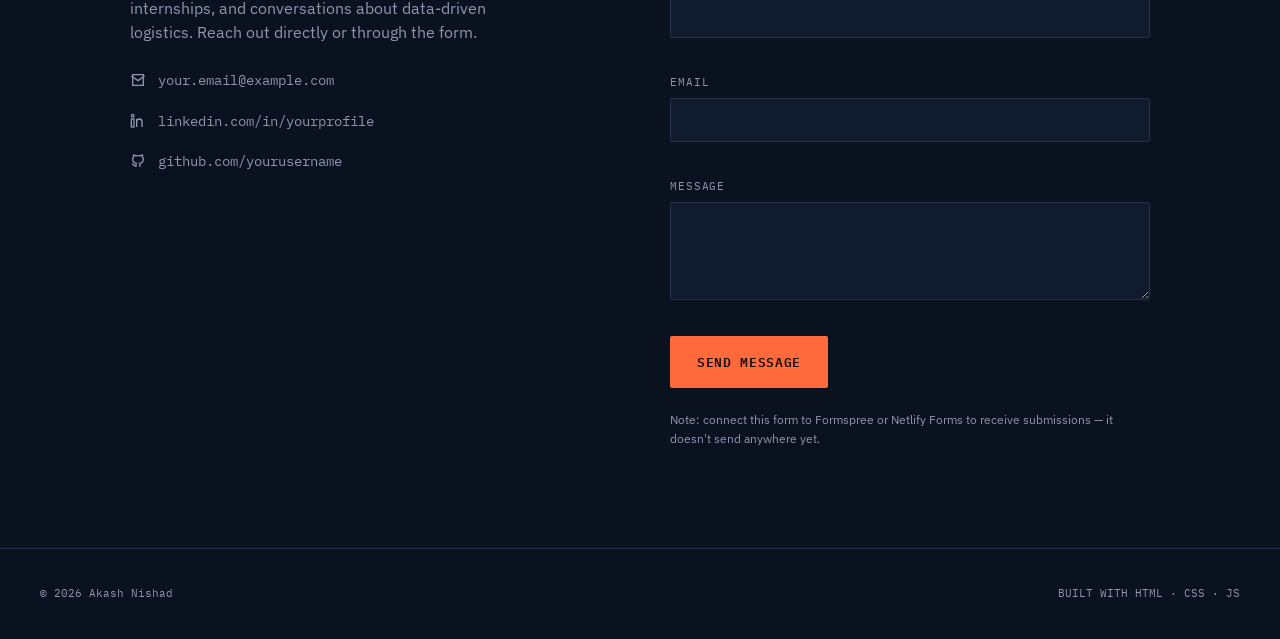
==== commit b0d45256: "Update index (1).html" ====
--- a/index (1).html
+++ b/index (1).html
@@ -1,246 +1,519 @@
-
 <!DOCTYPE html>
 <html lang="en">
 <head>
 <meta charset="UTF-8">
 <meta name="viewport" content="width=device-width, initial-scale=1.0">
-<title>Akash Nishad — Supply Chain Analyst Portfolio</title>
-<meta name="description" content="Portfolio of Akash Nishad, Supply Chain Analyst candidate — projects, skills, and experience.">
+<title>Akash Nishad — Supply Chain Analyst Candidate</title>
 <link rel="preconnect" href="https://fonts.googleapis.com">
 <link rel="preconnect" href="https://fonts.gstatic.com" crossorigin>
-<link href="https://fonts.googleapis.com/css2?family=Fraunces:opsz,wght@9..144,500;9..144,600;9..144,700&family=IBM+Plex+Mono:wght@400;500&family=IBM+Plex+Sans:wght@400;500;600&display=swap" rel="stylesheet">
-<link rel="stylesheet" href="style.css">
+<link href="https://fonts.googleapis.com/css2?family=Oswald:wght@500;600;700&family=IBM+Plex+Sans:wght@400;500;600&family=IBM+Plex+Mono:wght@400;500;600&display=swap" rel="stylesheet">
+<style>
+  :root{
+    --ink:#0A1220;
+    --panel:#111B2E;
+    --panel-2:#16223A;
+    --line:#25314C;
+    --cargo:#FF6A3D;
+    --cargo-dim:#7a3a24;
+    --safety:#FFC94A;
+    --fg:#EDEFF3;
+    --fg-muted:#8D97AE;
+    --green:#34D399;
+    --radius:2px;
+  }
+  *{box-sizing:border-box; margin:0; padding:0;}
+  html{scroll-behavior:smooth;}
+  body{
+    background:var(--ink);
+    color:var(--fg);
+    font-family:'IBM Plex Sans', sans-serif;
+    line-height:1.6;
+    overflow-x:hidden;
+  }
+  h1,h2,h3,.display{
+    font-family:'Oswald', sans-serif;
+    text-transform:uppercase;
+    letter-spacing:0.03em;
+    font-weight:600;
+  }
+  .mono{ font-family:'IBM Plex Mono', monospace; }
+  a{color:inherit; text-decoration:none;}
+  ::selection{ background:var(--cargo); color:var(--ink); }
+
+  /* ---------- top progress bar (mobile) ---------- */
+  #topbar{
+    position:fixed; top:0; left:0; height:3px; width:0%;
+    background:var(--cargo); z-index:200; transition:width 0.1s linear;
+  }
+
+  /* ---------- nav ---------- */
+  nav{
+    position:fixed; top:0; left:0; right:0; z-index:100;
+    display:flex; align-items:center; justify-content:space-between;
+    padding:20px 40px;
+    background:rgba(10,18,32,0.85);
+    backdrop-filter:blur(10px);
+    border-bottom:1px solid var(--line);
+  }
+  .logo{
+    font-family:'Oswald',sans-serif; font-weight:700; letter-spacing:0.08em;
+    font-size:15px;
+  }
+  .logo span{color:var(--cargo);}
+  .nav-links{ display:flex; gap:32px; list-style:none; }
+  .nav-links a{
+    font-family:'IBM Plex Mono', monospace; font-size:12px; letter-spacing:0.08em;
+    text-transform:uppercase; color:var(--fg-muted); position:relative; padding-bottom:4px;
+    transition:color 0.2s;
+  }
+  .nav-links a::after{
+    content:''; position:absolute; left:0; bottom:0; height:1px; width:0;
+    background:var(--cargo); transition:width 0.25s;
+  }
+  .nav-links a:hover, .nav-links a.active{ color:var(--fg); }
+  .nav-links a:hover::after, .nav-links a.active::after{ width:100%; }
+  .burger{ display:none; flex-direction:column; gap:5px; cursor:pointer; z-index:110; }
+  .burger div{ width:24px; height:2px; background:var(--fg); transition:0.3s; }
+
+  /* ---------- route rail (signature element, desktop) ---------- */
+  #rail{
+    position:fixed; left:36px; top:50%; transform:translateY(-50%);
+    z-index:90; display:flex; flex-direction:column; align-items:center;
+    height:280px; justify-content:space-between;
+  }
+  #rail .track{
+    position:absolute; left:50%; top:0; bottom:0; width:2px; transform:translateX(-50%);
+    background:var(--line);
+  }
+  #rail .track-fill{
+    position:absolute; left:50%; top:0; width:2px; transform:translateX(-50%);
+    background:var(--cargo); height:0%; transition:height 0.3s ease;
+  }
+  .waypoint{
+    position:relative; z-index:2; width:10px; height:10px; border-radius:50%;
+    background:var(--panel-2); border:2px solid var(--line);
+    cursor:pointer; transition:all 0.3s;
+  }
+  .waypoint.active{ background:var(--cargo); border-color:var(--cargo); box-shadow:0 0 0 4px rgba(255,106,61,0.15); }
+  .waypoint .wlabel{
+    position:absolute; left:20px; top:50%; transform:translateY(-50%) translateX(-6px);
+    font-family:'IBM Plex Mono',monospace; font-size:10px; letter-spacing:0.1em;
+    text-transform:uppercase; color:var(--fg-muted); white-space:nowrap;
+    opacity:0; transition:all 0.25s; pointer-events:none;
+  }
+  .waypoint:hover .wlabel, .waypoint.active .wlabel{ opacity:1; transform:translateY(-50%) translateX(0); color:var(--fg); }
+
+  section{ padding:140px 40px 100px; max-width:1100px; margin:0 auto; position:relative; }
+  .eyebrow{
+    font-family:'IBM Plex Mono', monospace; font-size:12px; letter-spacing:0.15em;
+    color:var(--cargo); text-transform:uppercase; display:flex; align-items:center; gap:10px;
+    margin-bottom:18px;
+  }
+  .eyebrow::before{ content:''; width:24px; height:1px; background:var(--cargo); }
+
+  /* ---------- hero ---------- */
+  #hero{ min-height:100vh; display:flex; flex-direction:column; justify-content:center; padding-top:100px; }
+  .status-ticker{
+    display:inline-flex; align-items:center; gap:10px; padding:8px 16px;
+    border:1px solid var(--line); border-radius:999px; margin-bottom:28px;
+    font-family:'IBM Plex Mono',monospace; font-size:12px; color:var(--fg-muted);
+    letter-spacing:0.06em; width:fit-content;
+  }
+  .pulse-dot{
+    width:7px; height:7px; border-radius:50%; background:var(--green);
+    box-shadow:0 0 0 0 rgba(52,211,153,0.6); animation:pulse 2s infinite;
+  }
+  @keyframes pulse{
+    0%{ box-shadow:0 0 0 0 rgba(52,211,153,0.5); }
+    70%{ box-shadow:0 0 0 8px rgba(52,211,153,0); }
+    100%{ box-shadow:0 0 0 0 rgba(52,211,153,0); }
+  }
+  #hero h1{ font-size:clamp(42px,7vw,84px); line-height:0.98; margin-bottom:14px; }
+  #hero .role{
+    font-family:'IBM Plex Mono',monospace; font-size:15px; color:var(--cargo);
+    letter-spacing:0.04em; margin-bottom:22px;
+  }
+  #hero .tagline{ max-width:560px; color:var(--fg-muted); font-size:17px; margin-bottom:36px; }
+  .btn-row{ display:flex; gap:16px; flex-wrap:wrap; margin-bottom:70px; }
+  .btn{
+    font-family:'IBM Plex Mono',monospace; font-size:13px; letter-spacing:0.05em;
+    text-transform:uppercase; padding:14px 26px; border-radius:2px; cursor:pointer;
+    transition:all 0.25s; border:1px solid transparent; display:inline-flex; align-items:center; gap:8px;
+  }
+  .btn-primary{ background:var(--cargo); color:#1a0d06; font-weight:600; }
+  .btn-primary:hover{ background:#ff7f57; transform:translateY(-2px); }
+  .btn-ghost{ border-color:var(--line); color:var(--fg); }
+  .btn-ghost:hover{ border-color:var(--cargo); color:var(--cargo); }
+
+  /* hero route svg */
+  .route-visual{ width:100%; max-width:640px; }
+  .route-visual .path{ stroke-dasharray:6 8; stroke:var(--line); }
+  .route-visual .fill-path{
+    stroke:var(--cargo); stroke-dasharray:1000; stroke-dashoffset:1000;
+    animation:draw 3.5s ease-in-out infinite;
+  }
+  @keyframes draw{
+    0%{ stroke-dashoffset:1000; }
+    50%{ stroke-dashoffset:0; }
+    100%{ stroke-dashoffset:-1000; }
+  }
+  .route-visual .node{ fill:var(--ink); stroke:var(--fg-muted); stroke-width:2; }
+  .route-visual .node-label{ font-family:'IBM Plex Mono',monospace; font-size:10px; fill:var(--fg-muted); letter-spacing:0.08em; }
+
+  /* ---------- reveal ---------- */
+  .reveal{ opacity:0; transform:translateY(24px); transition:opacity 0.7s ease, transform 0.7s ease; }
+  .reveal.in{ opacity:1; transform:translateY(0); }
+
+  /* ---------- manifest / about ---------- */
+  .manifest-grid{ display:grid; grid-template-columns:1.2fr 1fr; gap:60px; align-items:start; }
+  .manifest-grid p{ color:var(--fg-muted); margin-bottom:16px; font-size:15.5px; }
+  .manifest-grid p strong{ color:var(--fg); font-weight:600; }
+  .tag{
+    background:var(--panel); border:1px solid var(--line); border-radius:4px;
+    padding:26px; position:relative;
+  }
+  .tag::before{
+    content:'MANIFEST TAG'; position:absolute; top:-9px; left:20px; background:var(--ink);
+    padding:0 8px; font-family:'IBM Plex Mono',monospace; font-size:10px; letter-spacing:0.1em;
+    color:var(--fg-muted);
+  }
+  .tag-row{ display:flex; justify-content:space-between; padding:11px 0; border-bottom:1px dashed var(--line); font-size:13.5px; }
+  .tag-row:last-child{ border-bottom:none; }
+  .tag-row .k{ color:var(--fg-muted); font-family:'IBM Plex Mono',monospace; font-size:11px; text-transform:uppercase; letter-spacing:0.06em; }
+  .tag-row .v{ text-align:right; }
+  .tag-row .v.open{ color:var(--green); }
+
+  /* ---------- cargo / skills ---------- */
+  .cargo-grid{ display:grid; grid-template-columns:repeat(3,1fr); gap:18px; }
+  .container-card{
+    background:var(--panel); border:1px solid var(--line); border-radius:3px;
+    padding:24px; position:relative; overflow:hidden; cursor:default;
+    transition:transform 0.3s, border-color 0.3s;
+  }
+  .container-card::before{
+    content:''; position:absolute; top:0; left:0; right:0; height:6px;
+    background:repeating-linear-gradient(90deg, var(--line) 0 3px, transparent 3px 6px);
+  }
+  .container-card:hover{ transform:translateY(-6px); border-color:var(--cargo); }
+  .container-card .num{
+    font-family:'IBM Plex Mono',monospace; color:var(--cargo); font-size:12px; margin-bottom:14px; display:block;
+  }
+  .container-card h3{ font-size:17px; margin-bottom:10px; }
+  .container-card .detail{
+    color:var(--fg-muted); font-size:13.5px; max-height:0; opacity:0; overflow:hidden;
+    transition:max-height 0.35s ease, opacity 0.35s ease, margin-top 0.35s ease;
+  }
+  .container-card:hover .detail{ max-height:80px; opacity:1; margin-top:8px; }
+
+  /* ---------- shipments / projects ---------- */
+  .shipment{
+    display:grid; grid-template-columns:120px 1fr auto; gap:24px; align-items:center;
+    padding:26px 0; border-bottom:1px solid var(--line);
+    transition:padding-left 0.25s, background 0.25s;
+  }
+  .shipment:hover{ padding-left:14px; background:rgba(255,106,61,0.04); }
+  .shipment .code{ font-family:'IBM Plex Mono',monospace; color:var(--fg-muted); font-size:13px; }
+  .shipment .status{
+    display:inline-block; margin-top:8px; font-family:'IBM Plex Mono',monospace; font-size:10px;
+    letter-spacing:0.08em; padding:3px 8px; border:1px solid var(--green); color:var(--green); border-radius:2px; width:fit-content;
+  }
+  .shipment h3{ font-size:18px; margin-bottom:6px; text-transform:none; letter-spacing:0; }
+  .shipment p{ color:var(--fg-muted); font-size:14px; max-width:520px; }
+  .shipment .go{
+    font-family:'IBM Plex Mono',monospace; font-size:13px; color:var(--cargo);
+    white-space:nowrap; display:flex; align-items:center; gap:6px; transition:gap 0.2s;
+  }
+  .shipment:hover .go{ gap:12px; }
+
+  /* ---------- destination / contact ---------- */
+  .dest-grid{ display:grid; grid-template-columns:1fr 1fr; gap:60px; }
+  .contact-links{ display:flex; flex-direction:column; gap:18px; margin-top:24px; }
+  .contact-links a{
+    display:flex; align-items:center; gap:12px; font-family:'IBM Plex Mono',monospace; font-size:14px;
+    color:var(--fg-muted); transition:color 0.2s;
+  }
+  .contact-links a:hover{ color:var(--cargo); }
+  .contact-links svg{ flex-shrink:0; }
+
+  form{ display:flex; flex-direction:column; gap:16px; }
+  .field{ display:flex; flex-direction:column; gap:6px; }
+  .field label{ font-family:'IBM Plex Mono',monospace; font-size:11px; text-transform:uppercase; letter-spacing:0.08em; color:var(--fg-muted); }
+  .field input, .field textarea{
+    background:var(--panel); border:1px solid var(--line); color:var(--fg);
+    padding:12px 14px; font-family:'IBM Plex Sans',sans-serif; font-size:14px; border-radius:2px;
+    resize:vertical;
+  }
+  .field input:focus, .field textarea:focus{ outline:none; border-color:var(--cargo); }
+  .field .err{ font-size:11px; color:var(--cargo); min-height:14px; font-family:'IBM Plex Mono',monospace; }
+  #sendBtn{ align-self:flex-start; }
+  #formNote{ font-size:12px; color:var(--fg-muted); margin-top:6px; }
+  .success-box{
+    display:none; border:1px solid var(--green); border-radius:3px; padding:20px;
+    align-items:center; gap:14px; color:var(--green); font-family:'IBM Plex Mono',monospace; font-size:13px;
+  }
+  .success-box.show{ display:flex; }
+  .checkmark{ width:22px; height:22px; flex-shrink:0; }
+
+  footer{
+    border-top:1px solid var(--line); padding:36px 40px; display:flex; justify-content:space-between;
+    flex-wrap:wrap; gap:12px; font-family:'IBM Plex Mono',monospace; font-size:11px; color:var(--fg-muted);
+  }
+
+  @media (max-width:900px){
+    #rail{ display:none; }
+    .manifest-grid, .dest-grid{ grid-template-columns:1fr; }
+    .cargo-grid{ grid-template-columns:repeat(2,1fr); }
+    .shipment{ grid-template-columns:1fr; gap:10px; }
+    .nav-links{
+      position:fixed; top:0; right:0; height:100vh; width:240px; background:var(--panel);
+      flex-direction:column; padding:100px 30px; gap:26px; transform:translateX(100%);
+      transition:transform 0.35s; border-left:1px solid var(--line);
+    }
+    .nav-links.open{ transform:translateX(0); }
+    .burger{ display:flex; }
+  }
+  @media (max-width:560px){
+    .cargo-grid{ grid-template-columns:1fr; }
+    section{ padding:110px 22px 70px; }
+    nav{ padding:18px 20px; }
+  }
+  @media (prefers-reduced-motion: reduce){
+    *{ animation-duration:0.001ms !important; animation-iteration-count:1 !important; transition-duration:0.001ms !important; }
+  }
+</style>
 </head>
 <body>
 
-<!-- Shipment progress tracker (signature element) -->
-<div class="tracker" aria-hidden="true">
-  <div class="tracker-line">
-    <div class="tracker-fill" id="trackerFill"></div>
-  </div>
-  <div class="tracker-stops">
-    <span class="stop active" data-target="hero"><i></i>Origin</span>
-    <span class="stop" data-target="about"><i></i>Manifest</span>
-    <span class="stop" data-target="skills"><i></i>Cargo</span>
-    <span class="stop" data-target="projects"><i></i>Shipments</span>
-    <span class="stop" data-target="contact"><i></i>Destination</span>
-  </div>
+<div id="topbar"></div>
+
+<nav>
+  <div class="logo">A.<span>NISHAD</span></div>
+  <ul class="nav-links" id="navLinks">
+    <li><a href="#hero" data-sec="hero">Origin</a></li>
+    <li><a href="#manifest" data-sec="manifest">Manifest</a></li>
+    <li><a href="#cargo" data-sec="cargo">Cargo</a></li>
+    <li><a href="#shipments" data-sec="shipments">Shipments</a></li>
+    <li><a href="#destination" data-sec="destination">Destination</a></li>
+  </ul>
+  <div class="burger" id="burger"><div></div><div></div><div></div></div>
+</nav>
+
+<!-- signature route-tracker rail -->
+<div id="rail">
+  <div class="track"></div>
+  <div class="track-fill" id="trackFill"></div>
+  <div class="waypoint" data-sec="hero"><span class="wlabel">Origin</span></div>
+  <div class="waypoint" data-sec="manifest"><span class="wlabel">Manifest</span></div>
+  <div class="waypoint" data-sec="cargo"><span class="wlabel">Cargo</span></div>
+  <div class="waypoint" data-sec="shipments"><span class="wlabel">Shipments</span></div>
+  <div class="waypoint" data-sec="destination"><span class="wlabel">Destination</span></div>
 </div>
 
-<header class="nav">
-  <div class="nav-inner">
-    <a href="#hero" class="nav-brand">A.NISHAD</a>
-    <nav class="nav-links">
-      <a href="#about">Manifest</a>
-      <a href="#skills">Cargo</a>
-      <a href="#projects">Shipments</a>
-      <a href="#contact">Destination</a>
-    </nav>
-    <button class="nav-toggle" id="navToggle" aria-label="Toggle menu">
-      <span></span><span></span><span></span>
-    </button>
-  </div>
-</header>
-
-<main>
-
-  <!-- HERO -->
-  <section id="hero" class="hero">
-    <div class="hero-inner">
-      <p class="eyebrow">TRACKING NO. SCA–2026–01 &nbsp;·&nbsp; STATUS: IN TRANSIT</p>
-      <h1 class="hero-title">Akash Nishad</h1>
-      <p class="hero-role">Supply Chain Analyst Candidate</p>
-      <p class="hero-sub">MBA &nbsp;·&nbsp; MS Engineering Management, Expected 2027</p>
-      <p class="hero-desc">
-        <!-- PLACEHOLDER: replace with your one-line value proposition -->
-        I move data the way good operators move freight — on time, in full, with a plan for when it isn't.
-        This is the record of how I do it.
-      </p>
-      <div class="hero-actions">
-        <a href="#projects" class="btn btn-primary">View Shipments</a>
-        <a href="#contact" class="btn btn-ghost">Get in Touch</a>
+<section id="hero">
+  <div class="status-ticker"><span class="pulse-dot"></span>TRACKING NO. SCA–2026–01 &nbsp;·&nbsp; STATUS: IN TRANSIT</div>
+  <h1>Akash<br>Nishad</h1>
+  <div class="role">Supply Chain Analyst Candidate — MBA · MS Engineering Management, Expected 2027</div>
+  <p class="tagline">I move data the way good operators move freight — on time, in full, with a plan for when it isn't. This is the record of how I do it.</p>
+  <div class="btn-row">
+    <a href="#shipments" class="btn btn-primary">View Shipments →</a>
+    <a href="#destination" class="btn btn-ghost">Get in Touch</a>
+  </div>
+
+  <svg class="route-visual" viewBox="0 0 640 90" fill="none">
+    <line class="path" x1="20" y1="45" x2="620" y2="45" stroke-width="2"/>
+    <line class="fill-path" x1="20" y1="45" x2="620" y2="45" stroke-width="2"/>
+    <circle class="node" cx="20" cy="45" r="6"/>
+    <text class="node-label" x="8" y="70">ORIGIN</text>
+    <circle class="node" cx="220" cy="45" r="4"/>
+    <circle class="node" cx="420" cy="45" r="4"/>
+    <circle class="node" cx="620" cy="45" r="6"/>
+    <text class="node-label" x="565" y="70">DESTINATION</text>
+  </svg>
+</section>
+
+<section id="manifest">
+  <div class="eyebrow">01 — Manifest</div>
+  <h2 style="font-size:34px; margin-bottom:36px;">Who's shipping</h2>
+  <div class="manifest-grid">
+    <div class="reveal">
+      <p>I'm a supply chain and operations professional pursuing an <strong>MBA and MS in Engineering Management</strong>, focused on turning messy operational data into decisions leadership can act on. My background spans demand planning, logistics analytics, and process improvement — with a habit of documenting the "why" behind every recommendation, not just the "what."</p>
+      <p>Outside of coursework, I build tools like this site to practice the same discipline I bring to supply chains: clear structure, traceable decisions, and nothing shipped without a QA pass.</p>
+    </div>
+    <div class="tag reveal">
+      <div class="tag-row"><span class="k">Based in</span><span class="v"><!-- EDIT: your city/state -->Your City, State</span></div>
+      <div class="tag-row"><span class="k">Focus</span><span class="v">Supply Chain Analytics &amp; Ops</span></div>
+      <div class="tag-row"><span class="k">Education</span><span class="v">MBA · MS Eng. Mgmt (2027)</span></div>
+      <div class="tag-row"><span class="k">Tools</span><span class="v">Excel · SQL · Power BI · Python</span></div>
+      <div class="tag-row"><span class="k">Status</span><span class="v open">● Open to roles</span></div>
+    </div>
+  </div>
+</section>
+
+<section id="cargo">
+  <div class="eyebrow">02 — Cargo Manifest</div>
+  <h2 style="font-size:34px; margin-bottom:36px;">What's on board</h2>
+  <div class="cargo-grid">
+    <div class="container-card reveal"><span class="num">01</span><h3>Demand &amp; Inventory Planning</h3><div class="detail">Forecasting, safety stock modeling, S&amp;OP process design.</div></div>
+    <div class="container-card reveal"><span class="num">02</span><h3>Data &amp; Analytics</h3><div class="detail">SQL, Excel/VBA, Power BI dashboards, Python for data cleaning.</div></div>
+    <div class="container-card reveal"><span class="num">03</span><h3>Process Improvement</h3><div class="detail">Lean/Six Sigma methods, root-cause analysis, workflow redesign.</div></div>
+    <div class="container-card reveal"><span class="num">04</span><h3>Logistics &amp; Sourcing</h3><div class="detail">Vendor evaluation, freight cost modeling, network optimization.</div></div>
+    <div class="container-card reveal"><span class="num">05</span><h3>Leadership</h3><div class="detail">Cross-functional coordination, stakeholder communication.</div></div>
+    <div class="container-card reveal"><span class="num">06</span><h3>Technical Initiative</h3><div class="detail">Git/GitHub, HTML/CSS/JS — building tools, not just using them.</div></div>
+  </div>
+</section>
+
+<section id="shipments">
+  <div class="eyebrow">03 — Shipments</div>
+  <h2 style="font-size:34px; margin-bottom:20px;">Delivered work</h2>
+
+  <div class="shipment reveal">
+    <div><div class="code">SHP-001</div><div class="status">DELIVERED</div></div>
+    <div>
+      <h3><!-- EDIT: project title -->Inventory Optimization</h3>
+      <p>One or two sentences on the problem, your approach, and the measurable result — e.g. "reduced excess inventory by 18% across 3 SKU categories."</p>
+    </div>
+    <a href="#" class="go">View case study <span>→</span></a>
+  </div>
+
+  <div class="shipment reveal">
+    <div><div class="code">SHP-002</div><div class="status">DELIVERED</div></div>
+    <div>
+      <h3><!-- EDIT: project title -->Process Redesign</h3>
+      <p>Same structure — problem, approach, result. Keep it concrete and quantified wherever possible; that's what a hiring manager scans for first.</p>
+    </div>
+    <a href="#" class="go">View case study <span>→</span></a>
+  </div>
+
+  <div class="shipment reveal">
+    <div><div class="code">SHP-003</div><div class="status">DELIVERED</div></div>
+    <div>
+      <h3><!-- EDIT: project title -->Data Dashboard</h3>
+      <p>A third project slot. Delete or duplicate this block as needed — each one follows the same manifest format for consistency.</p>
+    </div>
+    <a href="#" class="go">View case study <span>→</span></a>
+  </div>
+</section>
+
+<section id="destination">
+  <div class="eyebrow">04 — Destination</div>
+  <h2 style="font-size:34px; margin-bottom:20px;">Let's connect</h2>
+  <div class="dest-grid">
+    <div class="reveal">
+      <p style="color:var(--fg-muted); font-size:15.5px; max-width:420px;">Open to supply chain analyst and operations roles, internships, and conversations about data-driven logistics. Reach out directly or through the form.</p>
+      <div class="contact-links">
+        <a href="mailto:your.email@example.com"><svg width="16" height="16" viewBox="0 0 24 24" fill="none" stroke="currentColor" stroke-width="2"><path d="M4 4h16v16H4z"/><path d="M22 6l-10 7L2 6"/></svg><!-- EDIT: email -->your.email@example.com</a>
+        <a href="https://linkedin.com/in/yourprofile" target="_blank" rel="noopener"><svg width="16" height="16" viewBox="0 0 24 24" fill="none" stroke="currentColor" stroke-width="2"><rect x="2" y="9" width="4" height="12"/><circle cx="4" cy="4" r="2"/><path d="M10 9v12M10 13a4 4 0 0 1 8 0v8"/></svg><!-- EDIT: linkedin -->linkedin.com/in/yourprofile</a>
+        <a href="https://github.com/yourusername" target="_blank" rel="noopener"><svg width="16" height="16" viewBox="0 0 24 24" fill="none" stroke="currentColor" stroke-width="2"><path d="M9 19c-4 1.5-4-2.5-6-3m12 5v-3.5c0-1 .1-1.4-.5-2 2.8-.3 5.5-1.4 5.5-6a4.6 4.6 0 0 0-1.3-3.2 4.2 4.2 0 0 0-.1-3.2s-1.1-.3-3.5 1.3a12.3 12.3 0 0 0-6.2 0C6.5 2.8 5.4 3.1 5.4 3.1a4.2 4.2 0 0 0-.1 3.2A4.6 4.6 0 0 0 4 9.5c0 4.6 2.7 5.7 5.5 6-.6.6-.6 1.2-.5 2V21"/></svg><!-- EDIT: github -->github.com/yourusername</a>
       </div>
     </div>
-    <svg class="hero-route" viewBox="0 0 1200 200" preserveAspectRatio="none" aria-hidden="true">
-      <path d="M0,150 C 200,50 400,180 600,100 S 1000,20 1200,90" class="route-path"/>
-      <circle cx="0" cy="150" r="5" class="route-dot"/>
-      <circle cx="1200" cy="90" r="5" class="route-dot"/>
-    </svg>
-  </section>
-
-  <!-- ABOUT / MANIFEST -->
-  <section id="about" class="section">
-    <div class="section-inner">
-      <p class="section-label">01 — Manifest</p>
-      <h2 class="section-title">Who's shipping</h2>
-      <div class="manifest-grid">
-        <div class="manifest-doc">
-          <!-- PLACEHOLDER: replace with your real bio, 3-4 sentences -->
-          <p>
-            I'm a supply chain and operations professional pursuing an MBA and MS in Engineering
-            Management, focused on turning messy operational data into decisions leadership can act on.
-            My background spans demand planning, logistics analytics, and process improvement —
-            with a habit of documenting the "why" behind every recommendation, not just the "what."
-          </p>
-          <p>
-            Outside of coursework, I build tools like this site to practice the same discipline I bring
-            to supply chains: clear structure, traceable decisions, and nothing shipped without a QA pass.
-          </p>
+
+    <div class="reveal">
+      <form id="contactForm" novalidate>
+        <div class="field">
+          <label for="name">Name</label>
+          <input type="text" id="name" name="name">
+          <div class="err" id="nameErr"></div>
         </div>
-        <dl class="manifest-facts">
-          <div><dt>Based in</dt><dd>[Your City, State]</dd></div>
-          <div><dt>Focus</dt><dd>Supply Chain Analytics &amp; Ops</dd></div>
-          <div><dt>Education</dt><dd>MBA · MS Eng. Mgmt (2027)</dd></div>
-          <div><dt>Tools</dt><dd>Excel · SQL · Power BI · Python</dd></div>
-          <div><dt>Status</dt><dd>Open to internships / full-time roles</dd></div>
-        </dl>
-      </div>
-    </div>
-  </section>
-
-  <!-- SKILLS / CARGO -->
-  <section id="skills" class="section section-dark">
-    <div class="section-inner">
-      <p class="section-label">02 — Cargo Manifest</p>
-      <h2 class="section-title">What's on board</h2>
-      <div class="cargo-grid">
-        <div class="cargo-item">
-          <span class="cargo-code">01</span>
-          <h3>Demand &amp; Inventory Planning</h3>
-          <p>Forecasting, safety stock modeling, S&amp;OP process design.</p>
+        <div class="field">
+          <label for="email">Email</label>
+          <input type="email" id="email" name="email">
+          <div class="err" id="emailErr"></div>
         </div>
-        <div class="cargo-item">
-          <span class="cargo-code">02</span>
-          <h3>Data &amp; Analytics</h3>
-          <p>SQL, Excel/VBA, Power BI dashboards, Python for data cleaning.</p>
+        <div class="field">
+          <label for="message">Message</label>
+          <textarea id="message" name="message" rows="4"></textarea>
+          <div class="err" id="messageErr"></div>
         </div>
-        <div class="cargo-item">
-          <span class="cargo-code">03</span>
-          <h3>Process Improvement</h3>
-          <p>Lean/Six Sigma methods, root-cause analysis, workflow redesign.</p>
+        <button type="submit" class="btn btn-primary" id="sendBtn">Send Message</button>
+        <div id="formNote">Note: connect this form to Formspree or Netlify Forms to receive submissions — it doesn't send anywhere yet.</div>
+        <div class="success-box" id="successBox">
+          <svg class="checkmark" viewBox="0 0 24 24" fill="none" stroke="currentColor" stroke-width="2"><circle cx="12" cy="12" r="10"/><path d="M8 12l3 3 5-6"/></svg>
+          Shipment confirmed — message received. I'll reply within 1–2 business days.
         </div>
-        <div class="cargo-item">
-          <span class="cargo-code">04</span>
-          <h3>Logistics &amp; Sourcing</h3>
-          <p>Vendor evaluation, freight cost modeling, network optimization.</p>
-        </div>
-        <div class="cargo-item">
-          <span class="cargo-code">05</span>
-          <h3>Leadership</h3>
-          <p>Cross-functional coordination, stakeholder communication.</p>
-        </div>
-        <div class="cargo-item">
-          <span class="cargo-code">06</span>
-          <h3>Technical Initiative</h3>
-          <p>Git/GitHub, HTML/CSS/JS — building tools, not just using them.</p>
-        </div>
-      </div>
-    </div>
-  </section>
-
-  <!-- PROJECTS / SHIPMENTS -->
-  <section id="projects" class="section">
-    <div class="section-inner">
-      <p class="section-label">03 — Shipments</p>
-      <h2 class="section-title">Delivered work</h2>
-      <div class="shipments-list">
-
-        <article class="shipment">
-          <div class="shipment-meta">
-            <span class="shipment-id">SHP-001</span>
-            <span class="shipment-tag">Inventory Optimization</span>
-          </div>
-          <!-- PLACEHOLDER: replace with a real project title -->
-          <h3>Project Title Goes Here</h3>
-          <p>
-            One or two sentences on the problem, your approach, and the measurable result
-            (e.g., "reduced excess inventory by 18% across 3 SKU categories").
-          </p>
-          <a href="#" class="shipment-link">View case study →</a>
-        </article>
-
-        <article class="shipment">
-          <div class="shipment-meta">
-            <span class="shipment-id">SHP-002</span>
-            <span class="shipment-tag">Process Redesign</span>
-          </div>
-          <h3>Project Title Goes Here</h3>
-          <p>
-            Same structure — problem, approach, result. Keep it concrete and quantified
-            wherever possible; that's what a hiring manager scans for first.
-          </p>
-          <a href="#" class="shipment-link">View case study →</a>
-        </article>
-
-        <article class="shipment">
-          <div class="shipment-meta">
-            <span class="shipment-id">SHP-003</span>
-            <span class="shipment-tag">Data Dashboard</span>
-          </div>
-          <h3>Project Title Goes Here</h3>
-          <p>
-            A third project slot. Delete or duplicate this block as needed — each one
-            follows the same manifest format for consistency.
-          </p>
-          <a href="#" class="shipment-link">View case study →</a>
-        </article>
-
-      </div>
-    </div>
-  </section>
-
-  <!-- CONTACT / DESTINATION -->
-  <section id="contact" class="section section-dark">
-    <div class="section-inner">
-      <p class="section-label">04 — Destination</p>
-      <h2 class="section-title">Let's connect</h2>
-      <p class="contact-sub">
-        Open to supply chain analyst and operations roles, internships, and conversations
-        about data-driven logistics. Reach out directly or through the form below.
-      </p>
-
-      <div class="contact-grid">
-        <div class="contact-links">
-          <a href="mailto:your.email@example.com" class="contact-link">
-            <span class="contact-label">Email</span>
-            <span class="contact-value">your.email@example.com</span>
-          </a>
-          <a href="https://linkedin.com/in/yourprofile" class="contact-link" target="_blank" rel="noopener">
-            <span class="contact-label">LinkedIn</span>
-            <span class="contact-value">linkedin.com/in/yourprofile</span>
-          </a>
-          <a href="https://github.com/yourusername" class="contact-link" target="_blank" rel="noopener">
-            <span class="contact-label">GitHub</span>
-            <span class="contact-value">github.com/yourusername</span>
-          </a>
-        </div>
-
-        <form class="contact-form" id="contactForm">
-          <label for="name">Name</label>
-          <input type="text" id="name" name="name" required>
-
-          <label for="email">Email</label>
-          <input type="email" id="email" name="email" required>
-
-          <label for="message">Message</label>
-          <textarea id="message" name="message" rows="4" required></textarea>
-
-          <button type="submit" class="btn btn-primary">Send Message</button>
-          <p class="form-note">
-            Note: this form doesn't send anywhere yet — connect it to a service like
-            Formspree or Netlify Forms before launch.
-          </p>
-        </form>
-      </div>
-    </div>
-  </section>
-
-</main>
-
-<footer class="footer">
-  <p>© 2026 Akash Nishad. Built with HTML, CSS &amp; JavaScript — hosted on GitHub Pages.</p>
+      </form>
+    </div>
+  </div>
+</section>
+
+<footer>
+  <div>© 2026 Akash Nishad</div>
+  <div class="mono">BUILT WITH HTML · CSS · JS</div>
 </footer>
 
-<script src="script.js"></script>
+<script>
+  // mobile nav
+  const burger = document.getElementById('burger');
+  const navLinks = document.getElementById('navLinks');
+  burger.addEventListener('click', () => {
+    navLinks.classList.toggle('open');
+    burger.classList.toggle('active');
+  });
+  navLinks.querySelectorAll('a').forEach(a => a.addEventListener('click', () => navLinks.classList.remove('open')));
+
+  // top progress bar
+  const topbar = document.getElementById('topbar');
+  window.addEventListener('scroll', () => {
+    const h = document.documentElement;
+    const pct = (h.scrollTop) / (h.scrollHeight - h.clientHeight) * 100;
+    topbar.style.width = pct + '%';
+  });
+
+  // section order for rail + nav
+  const order = ['hero','manifest','cargo','shipments','destination'];
+  const waypoints = document.querySelectorAll('.waypoint');
+  const navA = document.querySelectorAll('.nav-links a');
+  const trackFill = document.getElementById('trackFill');
+
+  function setActive(id){
+    const idx = order.indexOf(id);
+    waypoints.forEach(w => w.classList.toggle('active', w.dataset.sec === id));
+    navA.forEach(a => a.classList.toggle('active', a.dataset.sec === id));
+    trackFill.style.height = (idx / (order.length - 1) * 100) + '%';
+  }
+
+  const sections = order.map(id => document.getElementById(id));
+  const io = new IntersectionObserver((entries) => {
+    entries.forEach(e => {
+      if(e.isIntersecting){ setActive(e.target.id); }
+    });
+  }, { rootMargin: '-45% 0px -45% 0px' });
+  sections.forEach(s => io.observe(s));
+
+  waypoints.forEach(w => w.addEventListener('click', () => {
+    document.getElementById(w.dataset.sec).scrollIntoView({behavior:'smooth'});
+  }));
+
+  // scroll reveal
+  const revealEls = document.querySelectorAll('.reveal');
+  const revealIO = new IntersectionObserver((entries) => {
+    entries.forEach(e => {
+      if(e.isIntersecting){ e.target.classList.add('in'); revealIO.unobserve(e.target); }
+    });
+  }, { threshold: 0.15 });
+  revealEls.forEach(el => revealIO.observe(el));
+
+  // contact form validation + fake submit
+  const form = document.getElementById('contactForm');
+  const successBox = document.getElementById('successBox');
+  form.addEventListener('submit', (e) => {
+    e.preventDefault();
+    let valid = true;
+    const name = document.getElementById('name');
+    const email = document.getElementById('email');
+    const message = document.getElementById('message');
+    document.getElementById('nameErr').textContent = '';
+    document.getElementById('emailErr').textContent = '';
+    document.getElementById('messageErr').textContent = '';
+
+    if(!name.value.trim()){ document.getElementById('nameErr').textContent = 'Please enter your name.'; valid = false; }
+    if(!/^[^\s@]+@[^\s@]+\.[^\s@]+$/.test(email.value.trim())){ document.getElementById('emailErr').textContent = 'Enter a valid email.'; valid = false; }
+    if(!message.value.trim()){ document.getElementById('messageErr').textContent = 'Please add a short message.'; valid = false; }
+
+    if(valid){
+      successBox.classList.add('show');
+      form.querySelectorAll('input, textarea, button').forEach(el => el.disabled = true);
+    }
+  });
+</script>
 </body>
 </html>
